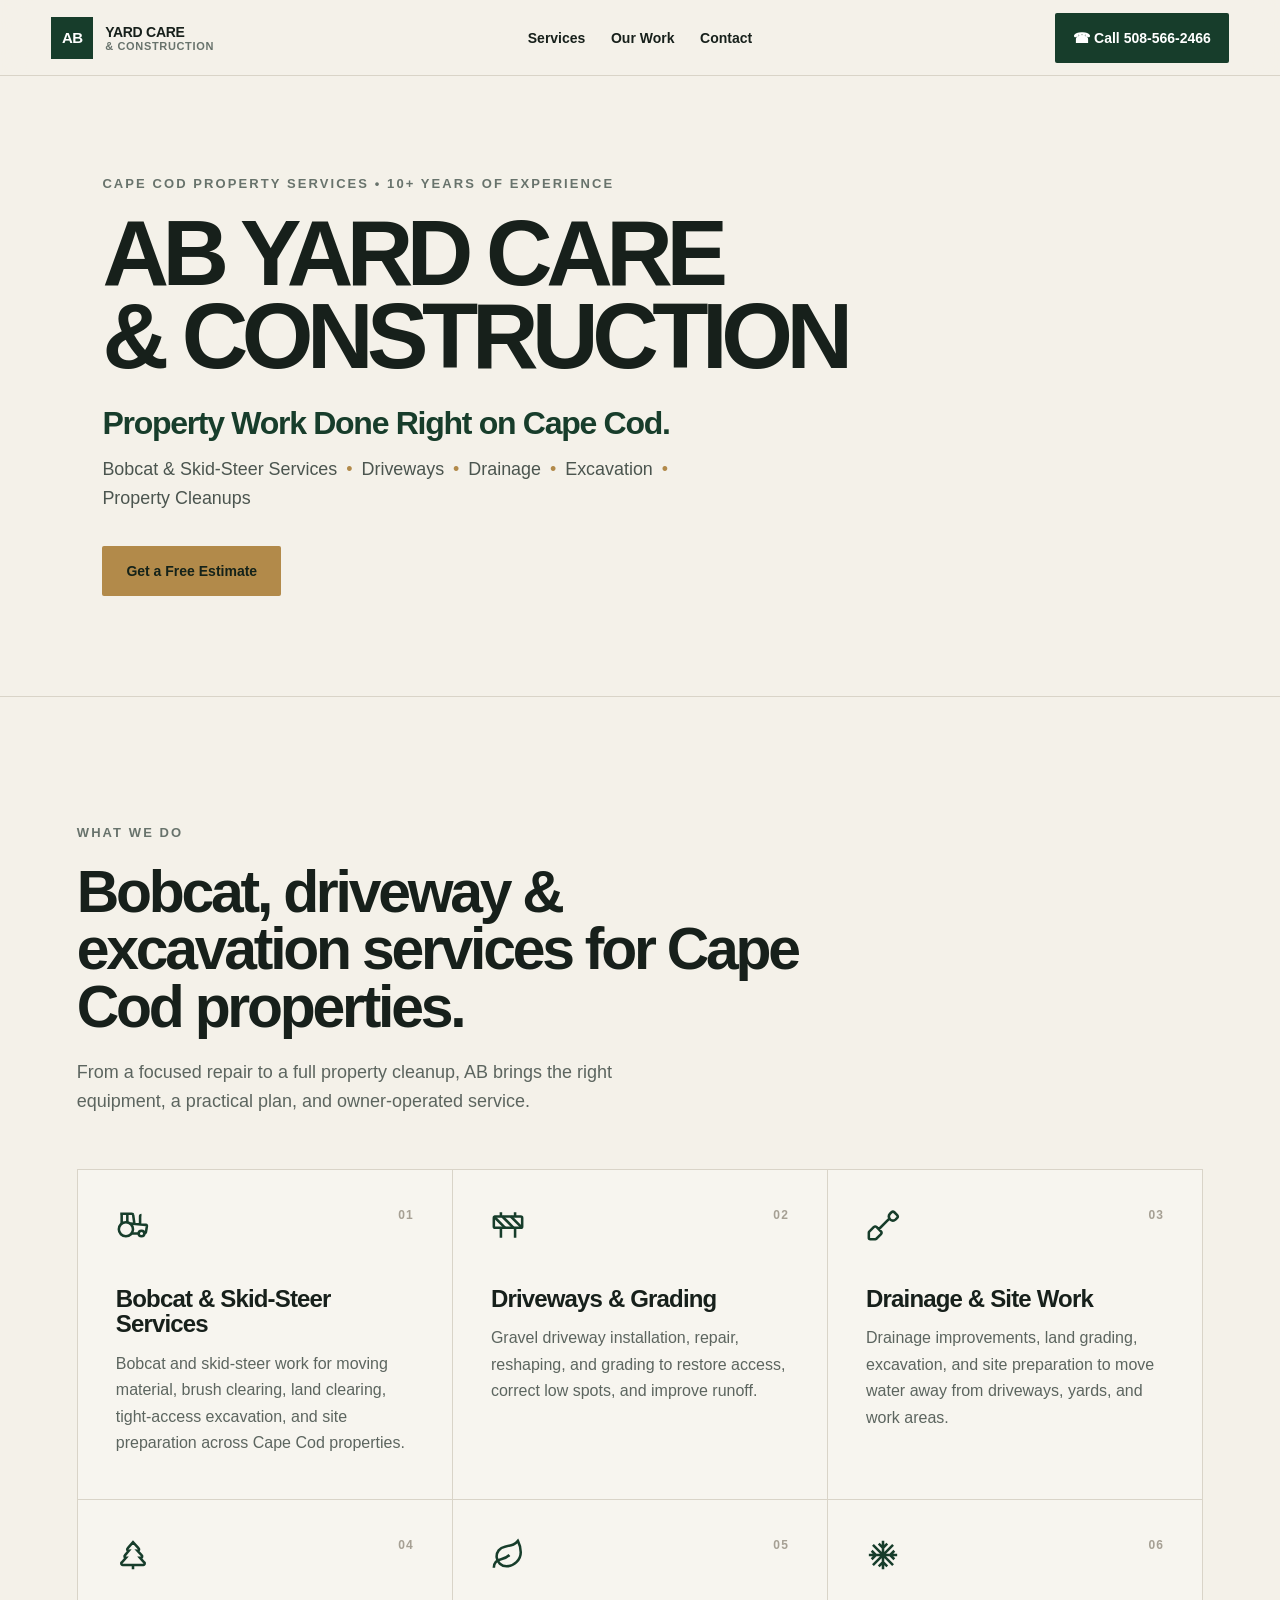
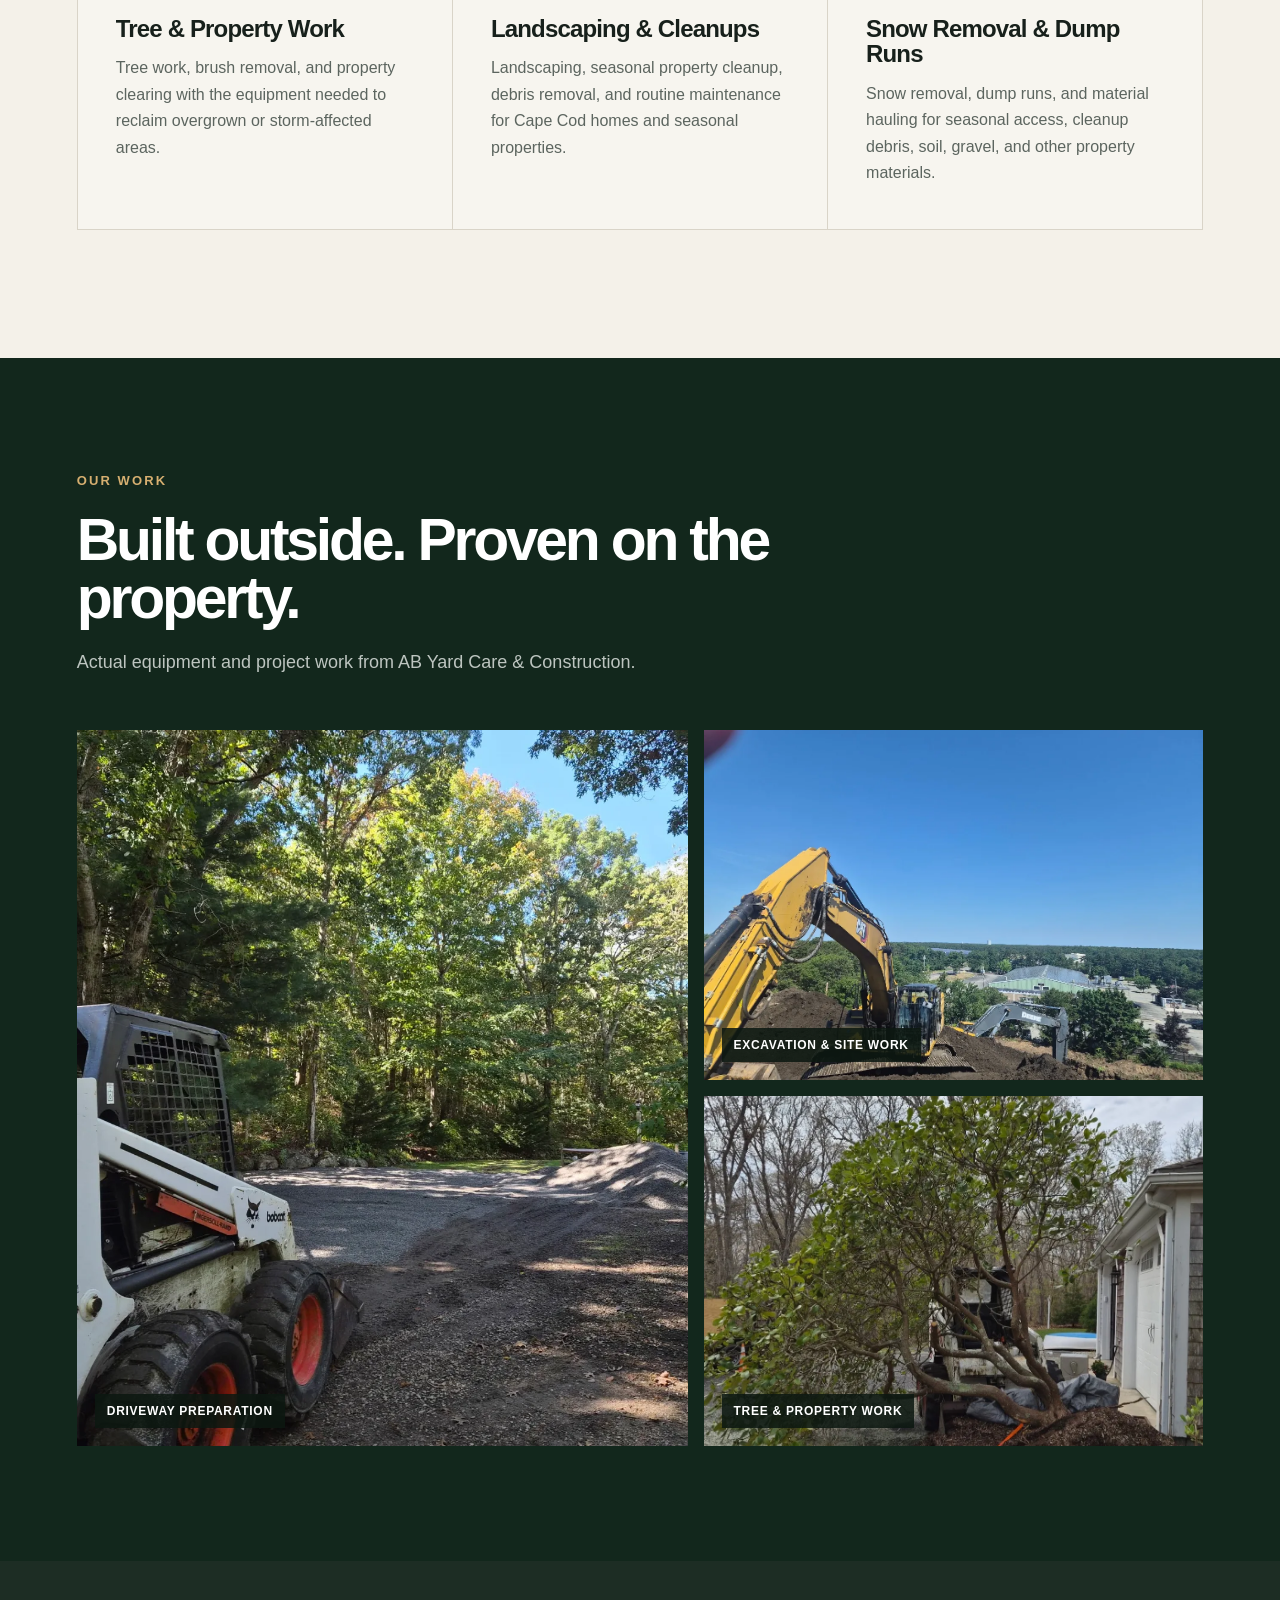
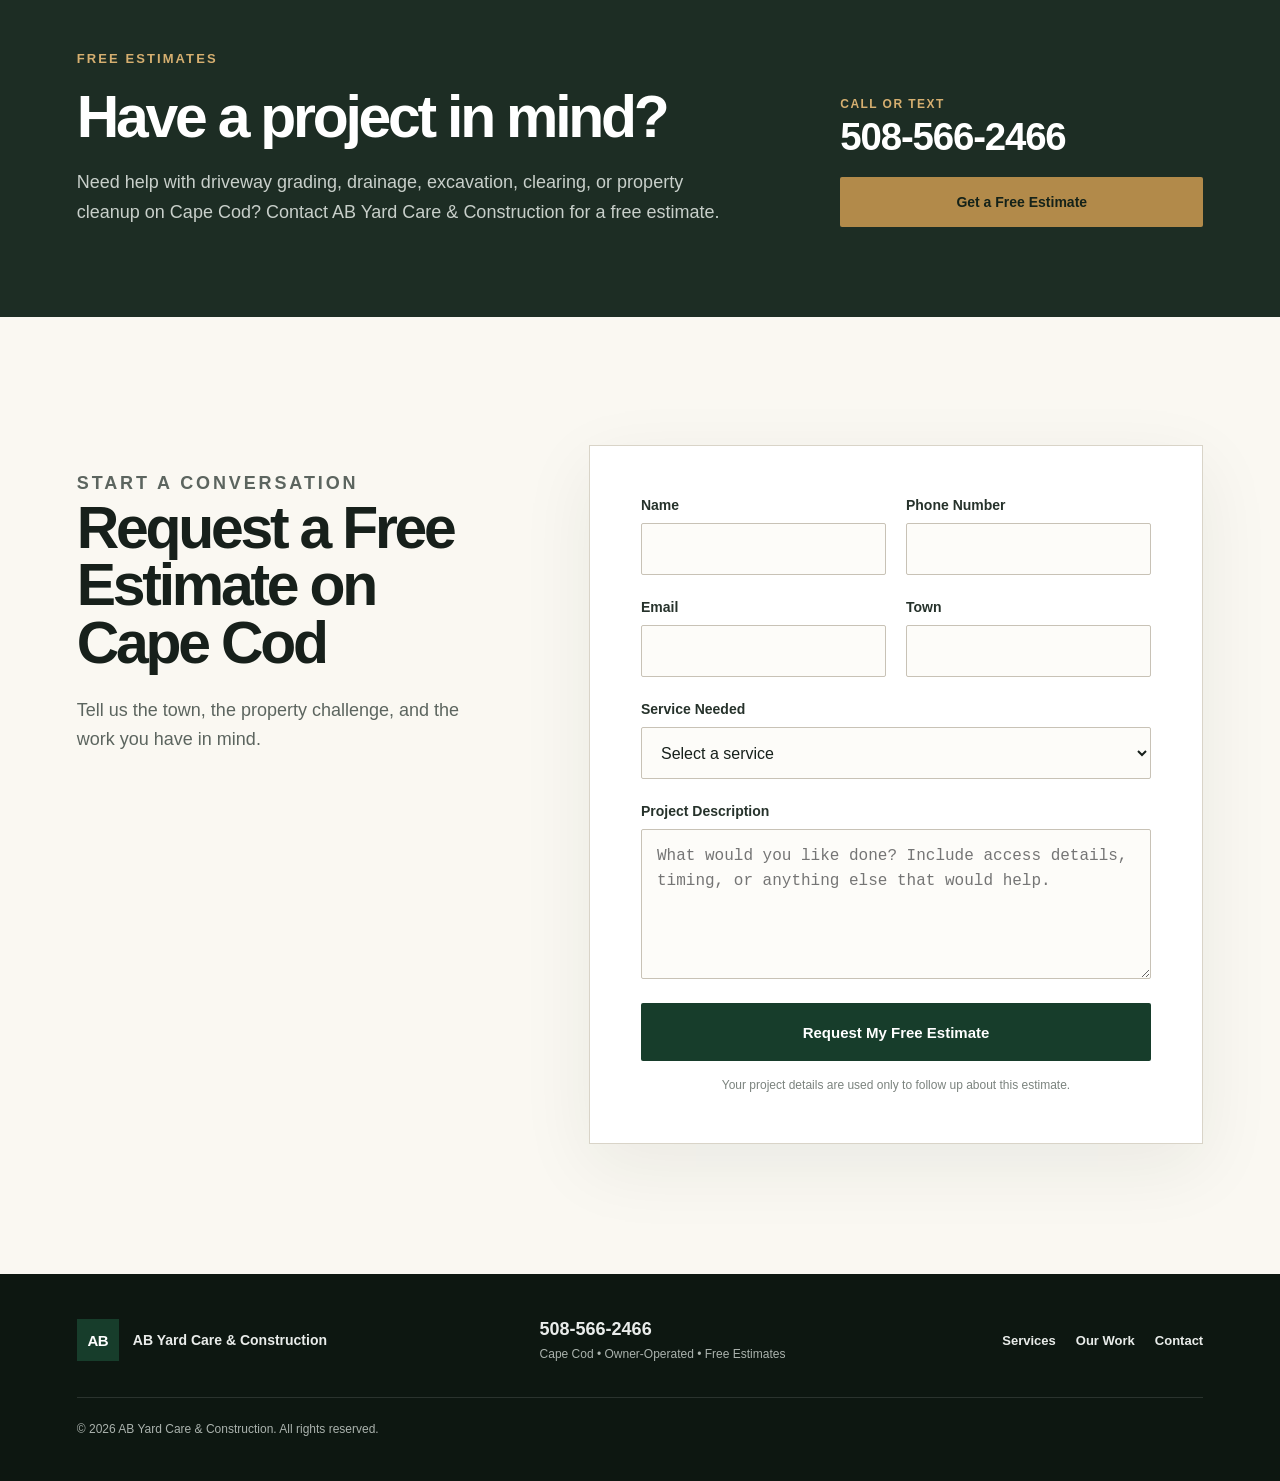
==== index.html @ 4bd3d4f8 "Add files via upload" ====
<!doctype html>
<html lang="en">
<head>
  <meta charset="utf-8">
  <meta name="viewport" content="width=device-width, initial-scale=1">
  <title>AB Yard Care &amp; Construction | Bobcat &amp; Driveway Services Cape Cod</title>
  <meta name="description" content="AB Yard Care & Construction provides Cape Cod Bobcat, driveway, grading, drainage and excavation services. Owner-operated, 10+ years. Free estimates.">
  <meta name="robots" content="index, follow">
  <link rel="canonical" href="https://qforman-dev.github.io/AB-Yardwork/">
  <link rel="icon" href="favicon.png" type="image/png">
  <link rel="stylesheet" href="styles.css">
  <meta property="og:type" content="website">
  <meta property="og:title" content="AB Yard Care & Construction | Bobcat & Driveway Services Cape Cod">
  <meta property="og:description" content="Cape Cod Bobcat, driveway, grading, drainage and excavation services. Owner-operated, 10+ years. Free estimates.">
  <meta property="og:url" content="https://qforman-dev.github.io/AB-Yardwork/">
  <meta property="og:image" content="https://qforman-dev.github.io/AB-Yardwork/assets/cape-cod-bobcat-gravel-driveway.webp">
  <script src="app.js" defer></script>
</head>
<body>
<main>
  <header class="site-header">
    <a class="brand" href="#top" aria-label="AB Yard Care & Construction home"><span class="brand-mark">AB</span><span>Yard Care <b>&amp; Construction</b></span></a>
    <nav aria-label="Primary navigation"><a href="#services">Services</a><a href="#work">Our Work</a><a href="#contact">Contact</a></nav>
    <a class="button header-call" href="tel:+15085662466">☎ Call 508-566-2466</a>
  </header>

  <section class="hero" id="top">
    <div class="hero-copy">
      <p class="eyebrow">Cape Cod property services • 10+ years of experience</p>
      <h1>AB Yard Care<br>&amp; Construction</h1>
      <h2>Property Work Done Right on Cape Cod.</h2>
      <p class="hero-services">Bobcat &amp; Skid-Steer Services <span>•</span> Driveways <span>•</span> Drainage <span>•</span> Excavation <span>•</span> Property Cleanups</p>
      <div class="hero-actions"><a class="button button-gold" href="#contact">Get a Free Estimate</a></div>
    </div>
  </section>

  <section class="section services-section" id="services">
    <div class="section-heading">
      <p class="eyebrow">What we do</p>
      <h2>Bobcat, driveway &amp; excavation services for Cape Cod properties.</h2>
      <p>From a focused repair to a full property cleanup, AB brings the right equipment, a practical plan, and owner-operated service.</p>
    </div>
    <div class="service-grid">
      <article class="service-card"><div class="service-number">01</div><svg viewBox="0 0 24 24" fill="none" stroke="currentColor" stroke-width="2" aria-hidden="true"><path d="m10 11 11 .9a1 1 0 0 1 .8 1.1l-.7 4.2a1 1 0 0 1-1 .8H20M16 18h-5M18 5a1 1 0 0 0-1 1v5.6M3 4h8.1a1 1 0 0 1 1 .9l.9 6.3M4 11V4M8 10V4"/><circle cx="18" cy="18" r="2"/><circle cx="7" cy="15" r="5"/></svg><h3>Bobcat &amp; Skid-Steer Services</h3><p>Bobcat and skid-steer work for moving material, brush clearing, land clearing, tight-access excavation, and site preparation across Cape Cod properties.</p></article>
      <article class="service-card"><div class="service-number">02</div><svg viewBox="0 0 24 24" fill="none" stroke="currentColor" stroke-width="2" aria-hidden="true"><rect x="2" y="6" width="20" height="8" rx="1"/><path d="M17 14v7M7 14v7M17 3v3M7 3v3M10 14 2 6M14 6l8 8M8 6l8 8"/></svg><h3>Driveways &amp; Grading</h3><p>Gravel driveway installation, repair, reshaping, and grading to restore access, correct low spots, and improve runoff.</p></article>
      <article class="service-card"><div class="service-number">03</div><svg viewBox="0 0 24 24" fill="none" stroke="currentColor" stroke-width="2" aria-hidden="true"><path d="m20 3 2 2a1.5 1.5 0 0 1 0 2l-1 1a3 3 0 0 1-4 0 3 3 0 0 1 0-4l1-1a1.5 1.5 0 0 1 2 0ZM3 22a1 1 0 0 1-1-1v-3.6a1 1 0 0 1 .3-.7l3.3-3.3a1.2 1.2 0 0 1 1.8 0l3.2 3.2a1.2 1.2 0 0 1 0 1.8l-3.3 3.3a1 1 0 0 1-.7.3ZM9 15l8-8"/></svg><h3>Drainage &amp; Site Work</h3><p>Drainage improvements, land grading, excavation, and site preparation to move water away from driveways, yards, and work areas.</p></article>
      <article class="service-card"><div class="service-number">04</div><svg viewBox="0 0 24 24" fill="none" stroke="currentColor" stroke-width="2" aria-hidden="true"><path d="m17 14 3 3.3a1 1 0 0 1-.7 1.7H4.7a1 1 0 0 1-.7-1.7L7 14a1 1 0 0 1-.7-1.7L9 9a1 1 0 0 1-.8-1.7L12 3l4 4.3a1 1 0 0 1-.8 1.7l3 3.3a1 1 0 0 1-.7 1.7H17ZM12 22v-3"/></svg><h3>Tree &amp; Property Work</h3><p>Tree work, brush removal, and property clearing with the equipment needed to reclaim overgrown or storm-affected areas.</p></article>
      <article class="service-card"><div class="service-number">05</div><svg viewBox="0 0 24 24" fill="none" stroke="currentColor" stroke-width="2" aria-hidden="true"><path d="M11 20A7 7 0 0 1 9.8 6.1C15.5 5 17 4.5 19 2c1 2 2 4.2 2 8 0 5.5-4.8 10-10 10ZM2 21c0-3 1.9-5.4 5.1-6C9.5 14.5 12 13 13 12"/></svg><h3>Landscaping &amp; Cleanups</h3><p>Landscaping, seasonal property cleanup, debris removal, and routine maintenance for Cape Cod homes and seasonal properties.</p></article>
      <article class="service-card"><div class="service-number">06</div><svg viewBox="0 0 24 24" fill="none" stroke="currentColor" stroke-width="2" aria-hidden="true"><path d="M12 2v20M2 12h20M4.9 4.9l14.2 14.2M19.1 4.9 4.9 19.1M9 4l3 3 3-3M9 20l3-3 3 3M4 9l3 3-3 3M20 9l-3 3 3 3"/></svg><h3>Snow Removal &amp; Dump Runs</h3><p>Snow removal, dump runs, and material hauling for seasonal access, cleanup debris, soil, gravel, and other property materials.</p></article>
    </div>
  </section>

  <section class="work-section" id="work">
    <div class="section-heading section-heading-light"><p class="eyebrow">Our work</p><h2>Built outside. Proven on the property.</h2><p>Actual equipment and project work from AB Yard Care &amp; Construction.</p></div>
    <div class="project-grid">
      <figure class="project project-1"><img src="assets/cape-cod-bobcat-gravel-driveway.webp" width="1600" height="1200" alt="AB Yard Care Bobcat grading a gravel driveway on Cape Cod" loading="lazy"><figcaption>Driveway preparation</figcaption></figure>
      <figure class="project project-2"><img src="assets/cape-cod-excavation-site-work.webp" width="1179" height="890" alt="Excavators completing site work and land grading on Cape Cod" loading="lazy"><figcaption>Excavation &amp; site work</figcaption></figure>
      <figure class="project project-3"><img src="assets/cape-cod-tree-property-work.webp" width="1089" height="1450" alt="Tree and root ball removal at a Cape Cod residential property" loading="lazy"><figcaption>Tree &amp; property work</figcaption></figure>
    </div>
  </section>

  <section class="cta-section"><div><p class="eyebrow">Free estimates</p><h2>Have a project in mind?</h2><p>Need help with driveway grading, drainage, excavation, clearing, or property cleanup on Cape Cod? Contact AB Yard Care &amp; Construction for a free estimate.</p></div><div class="cta-actions"><a class="cta-phone" href="tel:+15085662466"><span>Call or Text</span>508-566-2466</a><a class="button button-gold" href="#contact">Get a Free Estimate</a></div></section>

  <section class="contact-section" id="contact">
    <aside class="contact-aside"><p class="eyebrow">Start a conversation</p><h2>Request a Free Estimate on Cape Cod</h2><p>Tell us the town, the property challenge, and the work you have in mind.</p></aside>
    <form id="estimate-form" class="estimate-form" action="https://formspree.io/f/meaeqwyz" method="POST">
      <div class="form-row"><label>Name<input name="name" autocomplete="name" required maxlength="100"></label><label>Phone Number<input name="phone" type="tel" autocomplete="tel" required maxlength="30"></label></div>
      <div class="form-row"><label>Email<input name="email" type="email" autocomplete="email" maxlength="160"></label><label>Town<input name="propertyAddress" autocomplete="address-level2" required maxlength="200"></label></div>
      <label>Service Needed<select class="form-select" name="serviceNeeded" required><option value="" disabled selected>Select a service</option><option>Bobcat &amp; Skid-Steer Services</option><option>Driveways &amp; Grading</option><option>Drainage &amp; Site Work</option><option>Tree &amp; Property Work</option><option>Landscaping &amp; Cleanups</option><option>Snow Removal &amp; Dump Runs</option><option>Other / Not Sure</option></select></label>
      <label>Project Description<textarea name="projectDescription" required maxlength="2000" rows="6" placeholder="What would you like done? Include access details, timing, or anything else that would help."></textarea></label>
      <label class="honeypot" aria-hidden="true">Website<input name="_gotcha" tabindex="-1" autocomplete="off"></label>
      <button class="button submit-button" type="submit">Request My Free Estimate</button>
      <p id="form-message" class="form-message" role="status" hidden></p>
      <p class="privacy-note">Your project details are used only to follow up about this estimate.</p>
    </form>
  </section>

  <footer><div class="footer-brand"><span class="brand-mark">AB</span><span>AB Yard Care &amp; Construction</span></div><div><a href="tel:+15085662466">508-566-2466</a><span>Cape Cod • Owner-Operated • Free Estimates</span></div><nav aria-label="Footer navigation"><a href="#services">Services</a><a href="#work">Our Work</a><a href="#contact">Contact</a></nav><small>© 2026 AB Yard Care &amp; Construction. All rights reserved.</small></footer>
</main>
<script type="application/ld+json">{"@context":"https://schema.org","@type":["LocalBusiness","HomeAndConstructionBusiness"],"name":"AB Yard Care & Construction","telephone":"+1-508-566-2466","url":"https://qforman-dev.github.io/AB-Yardwork/","areaServed":{"@type":"Place","name":"Cape Cod, Massachusetts"},"description":"Owner-operated Cape Cod property services company with more than 10 years of experience in Bobcat and skid-steer services, driveway grading, drainage, excavation, site work, clearing, landscaping, property cleanup, hauling, and snow removal."}</script>
</body>
</html>
---- styles.css ----
:root {
  --background: #f4f1e9;
  --foreground: #17201b;
  --card: #faf8f2;
  --card-foreground: #17201b;
  --popover: #ffffff;
  --popover-foreground: #17201b;
  --primary: #173d2b;
  --primary-foreground: #ffffff;
  --secondary: #e7e2d6;
  --secondary-foreground: #17201b;
  --muted: #e7e2d6;
  --muted-foreground: #68736c;
  --accent: #b28a4a;
  --accent-foreground: #142219;
  --destructive: #a2372d;
  --border: #d9d4c8;
  --input: #bdb7aa;
  --ring: #51705f;
  --radius: .25rem;
  --content-gutter: max(6vw, calc((100vw - 1440px) / 2));
  --header-gutter: max(4vw, calc((100vw - 1440px) / 2));
}

* { box-sizing: border-box; }
html { scroll-behavior: smooth; scroll-padding-top: 76px; }
body { margin: 0; background: var(--background); color: var(--foreground); font-family: Arial, Helvetica, sans-serif; }
body, button, input, textarea, select { font-size: 16px; }
img { display: block; max-width: 100%; }
a { color: inherit; text-decoration: none; }
button, a, input, textarea, [role="radio"], [role="combobox"] { -webkit-tap-highlight-color: transparent; }
:focus-visible { outline: 3px solid rgba(178, 138, 74, .75); outline-offset: 3px; }

.site-header {
  position: sticky; top: 0; z-index: 50; min-height: 76px; padding: 0 var(--header-gutter);
  display: grid; grid-template-columns: minmax(180px, 1fr) auto minmax(180px, 1fr); align-items: center; gap: clamp(14px, 2vw, 28px);
  background: rgba(244, 241, 233, .96); border-bottom: 1px solid var(--border); backdrop-filter: blur(14px);
}
.brand { display: inline-flex; align-items: center; gap: 12px; font-size: 14px; font-weight: 900; letter-spacing: -.02em; text-transform: uppercase; }
.brand b { display: block; font-size: 11px; letter-spacing: .06em; color: #68736c; }
.brand-mark { flex: 0 0 auto; width: 42px; height: 42px; display: grid; place-items: center; background: var(--primary); color: white; font-size: 15px; font-weight: 900; letter-spacing: -.04em; }
.site-header nav { display: flex; gap: clamp(14px, 2vw, 28px); font-size: 14px; font-weight: 800; white-space: nowrap; }
.site-header nav a:hover, .site-header nav a:focus-visible { color: var(--primary); }
.button { min-height: 50px; display: inline-flex; align-items: center; justify-content: center; gap: 9px; padding: 0 24px; background: var(--primary); color: white; font-size: 14px; font-weight: 900; border: 0; border-radius: 2px; cursor: pointer; transition: transform .18s ease, background .18s ease; }
.button:hover { transform: translateY(-1px); background: #0d2e1e; }
.button:disabled { cursor: not-allowed; opacity: .6; transform: none; }
.header-call { justify-self: end; padding-inline: 18px; white-space: nowrap; }
.button-gold { background: var(--accent); color: #142219; }
.button-gold:hover { background: #c39a58; }

.hero { display: grid; grid-template-columns: 1fr; border-bottom: 1px solid var(--border); }
.hero-copy { min-height: 620px; display: flex; flex-direction: column; justify-content: center; align-items: flex-start; width: min(1280px, 100%); margin: 0 auto; padding: clamp(72px, 7vw, 104px) clamp(28px, 8vw, 128px); }
.eyebrow { margin: 0 0 22px; color: #68736c; font-size: 13px; font-weight: 900; letter-spacing: .16em; line-height: 1.2; text-transform: uppercase; }
h1 { margin: 0; max-width: 1060px; font-family: "Arial Narrow", Arial, Helvetica, sans-serif; font-size: clamp(62px, 7.2vw, 104px); font-stretch: condensed; line-height: .9; letter-spacing: -.07em; text-transform: uppercase; }
.hero h2 { margin: 28px 0 14px; color: var(--primary); font-size: clamp(25px, 2.5vw, 40px); line-height: 1.05; letter-spacing: -.04em; }
.hero-services { max-width: 620px; margin: 0; color: #4b554f; font-size: clamp(16px, 1.4vw, 20px); line-height: 1.6; }
.hero-services span { color: var(--accent); padding: 0 4px; }
.hero-actions { display: flex; align-items: center; gap: 24px; margin-top: 34px; }
.section { padding: clamp(84px, 10vw, 150px) var(--content-gutter); }
.section-heading { max-width: 760px; margin-bottom: 52px; }
.section-heading h2, .cta-section h2, .contact-aside h2 { margin: 0; font-size: clamp(38px, 4.6vw, 68px); line-height: .98; letter-spacing: -.055em; }
.section-heading > p:last-child { max-width: 620px; margin: 22px 0 0; color: #5c655f; font-size: 18px; line-height: 1.65; }
.service-grid { display: grid; grid-template-columns: repeat(3, 1fr); border-top: 1px solid var(--border); border-left: 1px solid var(--border); }
.service-card { position: relative; min-height: 330px; padding: 38px; border-right: 1px solid var(--border); border-bottom: 1px solid var(--border); background: rgba(255,255,255,.26); }
.service-card > svg { width: 34px; height: 34px; color: var(--primary); stroke-width: 1.8; }
.service-card h3 { max-width: 300px; margin: 40px 0 14px; font-size: 24px; line-height: 1.06; letter-spacing: -.035em; }
.service-card p { max-width: 390px; margin: 0; color: #5c655f; line-height: 1.65; }
.service-number { position: absolute; top: 38px; right: 38px; color: #a6a094; font-size: 12px; font-weight: 900; letter-spacing: .1em; }

.work-section { padding: clamp(84px, 9vw, 140px) var(--content-gutter); background: #12271c; color: white; }
.section-heading-light .eyebrow { color: #d6af70; }
.section-heading-light > p:last-child { color: #bdc5c0; }
.project-grid { display: grid; grid-template-columns: 1.1fr .9fr; grid-template-rows: 350px 350px; gap: 16px; }
.project { position: relative; margin: 0; overflow: hidden; background: #27382f; }
.project-1 { grid-row: 1 / 3; }
.project-2 { grid-column: 2; }
.project img { width: 100%; height: 100%; object-fit: cover; transition: transform .5s ease; }
.project:hover img { transform: scale(1.015); }
.project-2 img { object-position: center 48%; }
.project-3 img { object-position: center 46%; }
.project figcaption { position: absolute; left: 18px; bottom: 18px; padding: 10px 12px; background: rgba(12, 24, 17, .86); color: white; font-size: 12px; font-weight: 900; letter-spacing: .06em; text-transform: uppercase; }

.cta-section { padding: clamp(64px, 7vw, 100px) var(--content-gutter); display: grid; grid-template-columns: 1.3fr .7fr; align-items: end; gap: 7vw; background: #1d2d24; color: white; }
.cta-section .eyebrow { color: #d6af70; }
.cta-section p:last-child { max-width: 720px; margin: 22px 0 0; color: #c8cfca; font-size: 18px; line-height: 1.65; }
.cta-actions { display: flex; flex-direction: column; align-items: stretch; gap: 18px; }
.cta-phone { display: flex; flex-direction: column; color: white; font-size: clamp(25px, 3vw, 40px); font-weight: 900; letter-spacing: -.03em; }
.cta-phone span { margin-bottom: 4px; color: #d6af70; font-size: 12px; letter-spacing: .12em; text-transform: uppercase; }

.contact-section { display: grid; grid-template-columns: minmax(320px, .8fr) minmax(560px, 1.2fr); gap: clamp(50px, 8vw, 130px); padding: clamp(84px, 10vw, 150px) var(--content-gutter) 130px; background: #faf8f2; }
.contact-aside { align-self: start; position: sticky; top: 120px; }
.contact-aside > p { margin: 24px 0 0; color: #5c655f; font-size: 18px; line-height: 1.65; }
.estimate-form { display: grid; gap: 24px; padding: clamp(28px, 4vw, 54px); background: white; border: 1px solid var(--border); box-shadow: 0 22px 70px rgba(24, 44, 32, .07); }
.form-row { display: grid; grid-template-columns: 1fr 1fr; gap: 20px; }
.estimate-form label, .estimate-form legend { display: grid; gap: 10px; color: #26322b; font-size: 14px; font-weight: 900; }
.estimate-form input:not([type="file"]), .estimate-form textarea, .form-select { width: 100%; height: 52px; border: 1px solid #c8c2b6; border-radius: 2px; background: #fdfcf9; padding: 0 15px; color: #17201b; box-shadow: none; }
.estimate-form textarea { min-height: 150px; padding-top: 14px; line-height: 1.55; resize: vertical; }
.estimate-form input:focus-visible, .estimate-form textarea:focus-visible, .form-select:focus-visible { border-color: #51705f; box-shadow: 0 0 0 3px rgba(81, 112, 95, .14); outline: none; }
.submit-button { min-height: 58px; width: 100%; font-size: 15px; }
.form-message { display: flex; align-items: center; gap: 10px; margin: 0; padding: 16px; font-weight: 800; line-height: 1.5; }
.form-message[hidden] { display: none; }
.form-message.success { background: #e5eee7; color: #173d2b; }
.form-message.error { background: #f7e7e4; color: #812e27; }
.privacy-note { margin: -7px 0 0; color: #7b837e; font-size: 12px; text-align: center; }
.honeypot { position: absolute !important; left: -9999px; }
.spin { animation: spin 1s linear infinite; }
@keyframes spin { to { transform: rotate(360deg); } }

footer { display: grid; grid-template-columns: 1fr 1fr auto; align-items: center; gap: 36px; padding: 45px var(--content-gutter); background: #0d1711; color: #e9ecea; }
.footer-brand { display: flex; align-items: center; gap: 14px; font-size: 14px; font-weight: 900; }
footer > div:nth-child(2) { display: flex; flex-direction: column; gap: 7px; }
footer > div:nth-child(2) a { font-size: 18px; font-weight: 900; }
footer > div:nth-child(2) span, footer small { color: #aab2ad; font-size: 12px; }
footer nav { display: flex; gap: 20px; font-size: 13px; font-weight: 800; }
footer small { grid-column: 1 / -1; padding-top: 24px; border-top: 1px solid rgba(255,255,255,.12); }

@media (max-width: 1100px) {
  .service-grid { grid-template-columns: repeat(2, 1fr); }
  .contact-section { grid-template-columns: 1fr 1.3fr; gap: 50px; }
  footer { grid-template-columns: 1fr 1fr; }
  footer nav { justify-self: end; }
}

@media (max-width: 780px) {
  html { scroll-padding-top: 68px; }
  .site-header { min-height: 68px; grid-template-columns: 1fr auto; }
  .site-header nav { display: none; }
  .hero-copy { min-height: 0; padding: 64px 24px 58px; }
  h1 { font-size: clamp(46px, 14vw, 78px); }
  .project-grid { grid-template-columns: 1fr 1fr; grid-template-rows: 440px 300px; }
  .project-1 { grid-column: 1 / 3; grid-row: auto; }
  .project-2 { grid-column: auto; }
  .cta-section { grid-template-columns: 1fr; align-items: start; }
  .cta-actions { max-width: 520px; }
  .contact-section { grid-template-columns: 1fr; }
  .contact-aside { position: static; }
}

@media (max-width: 580px) {
  .site-header { padding: 0 16px; }
  .brand > span:last-child { display: none; }
  .header-call { min-height: 44px; padding: 0 13px; font-size: 13px; }
  .hero-actions { width: 100%; }
  .hero-actions .button { width: 100%; }
  .section { padding-left: 20px; padding-right: 20px; }
  .section-heading { margin-bottom: 34px; }
  .service-grid { grid-template-columns: 1fr; }
  .service-card { min-height: 0; padding: 30px; }
  .service-card h3 { margin-top: 32px; }
  .work-section { padding-left: 20px; padding-right: 20px; }
  .project-grid { grid-template-columns: 1fr; grid-template-rows: repeat(3, 320px); }
  .project-1, .project-2 { grid-column: auto; }
  .cta-section { padding: 70px 22px; }
  .contact-section { padding: 80px 18px 100px; }
  .form-row { grid-template-columns: 1fr; }
  .estimate-form { padding: 26px 18px; }
  footer { grid-template-columns: 1fr; padding: 42px 22px; }
  footer nav { justify-self: start; flex-wrap: wrap; }
}

@media (prefers-reduced-motion: reduce) {
  html { scroll-behavior: auto; }
  *, *::before, *::after { animation-duration: .01ms !important; animation-iteration-count: 1 !important; transition-duration: .01ms !important; }
}
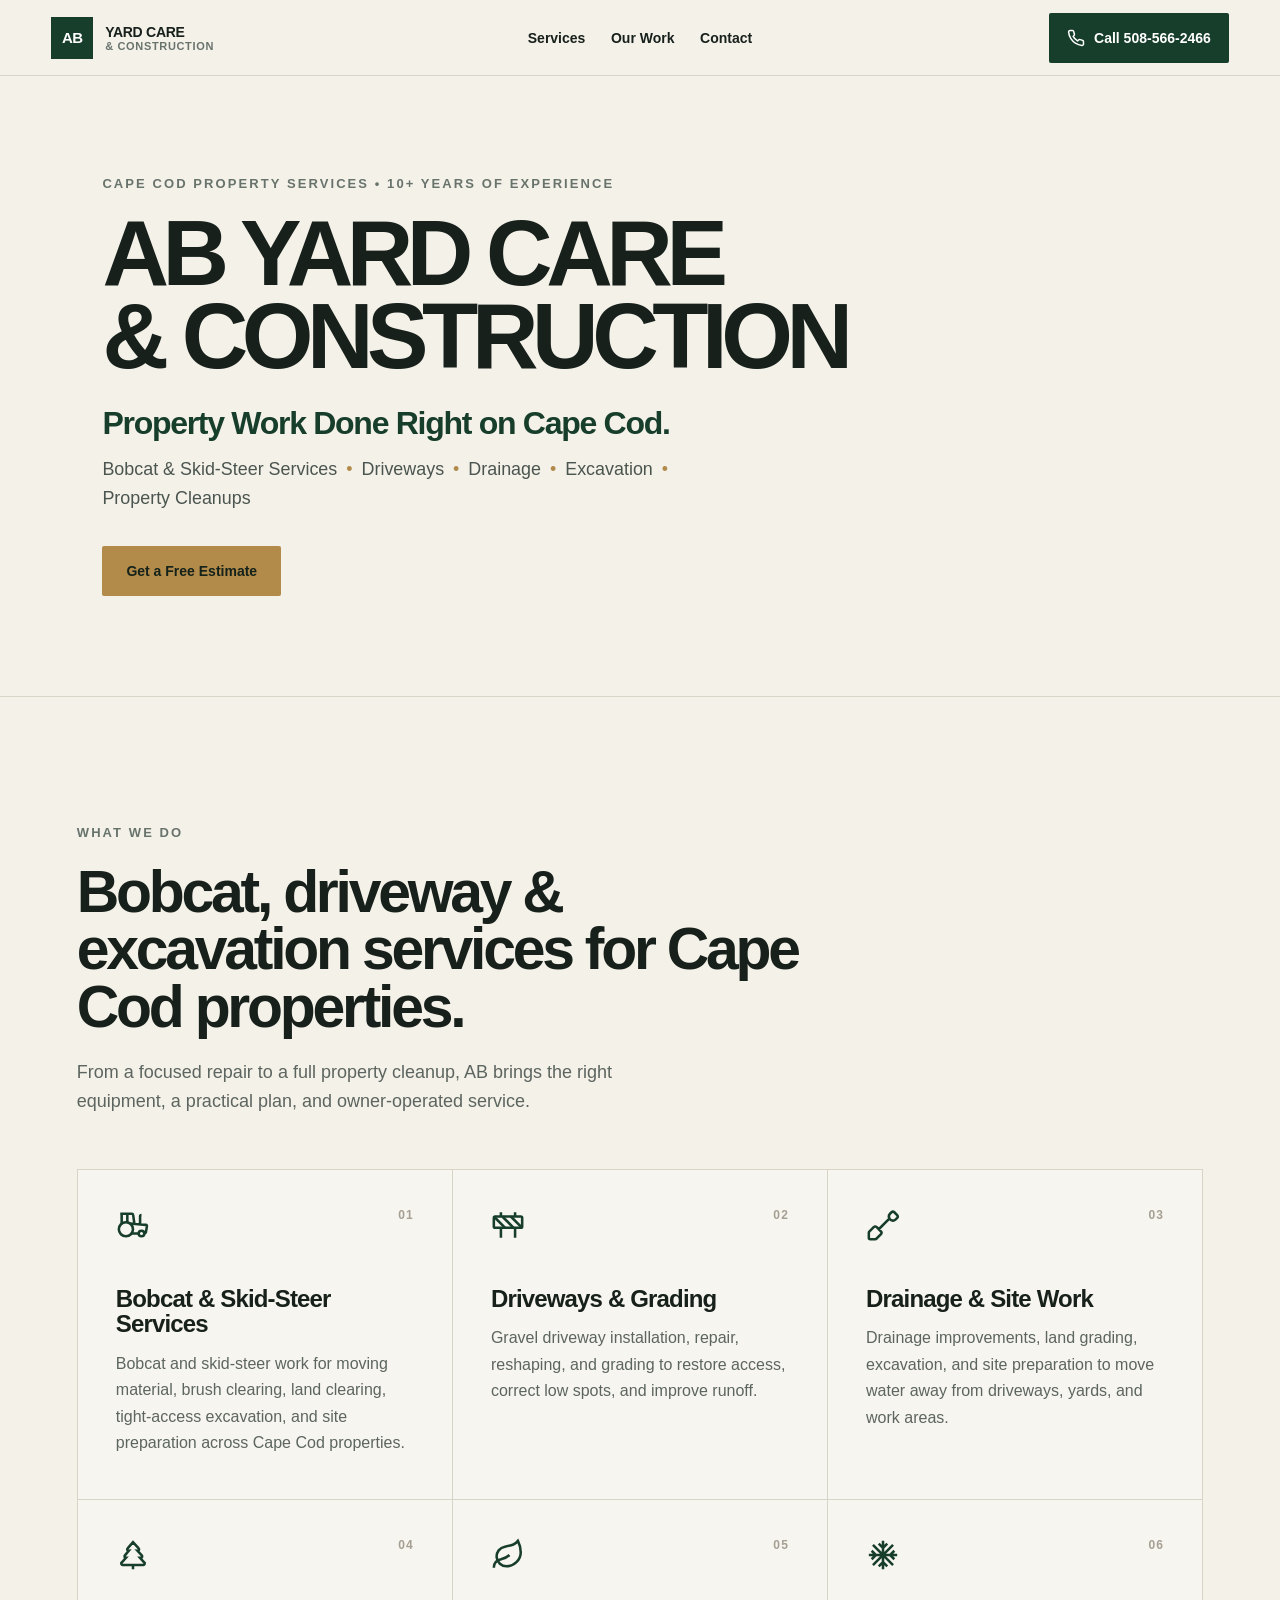
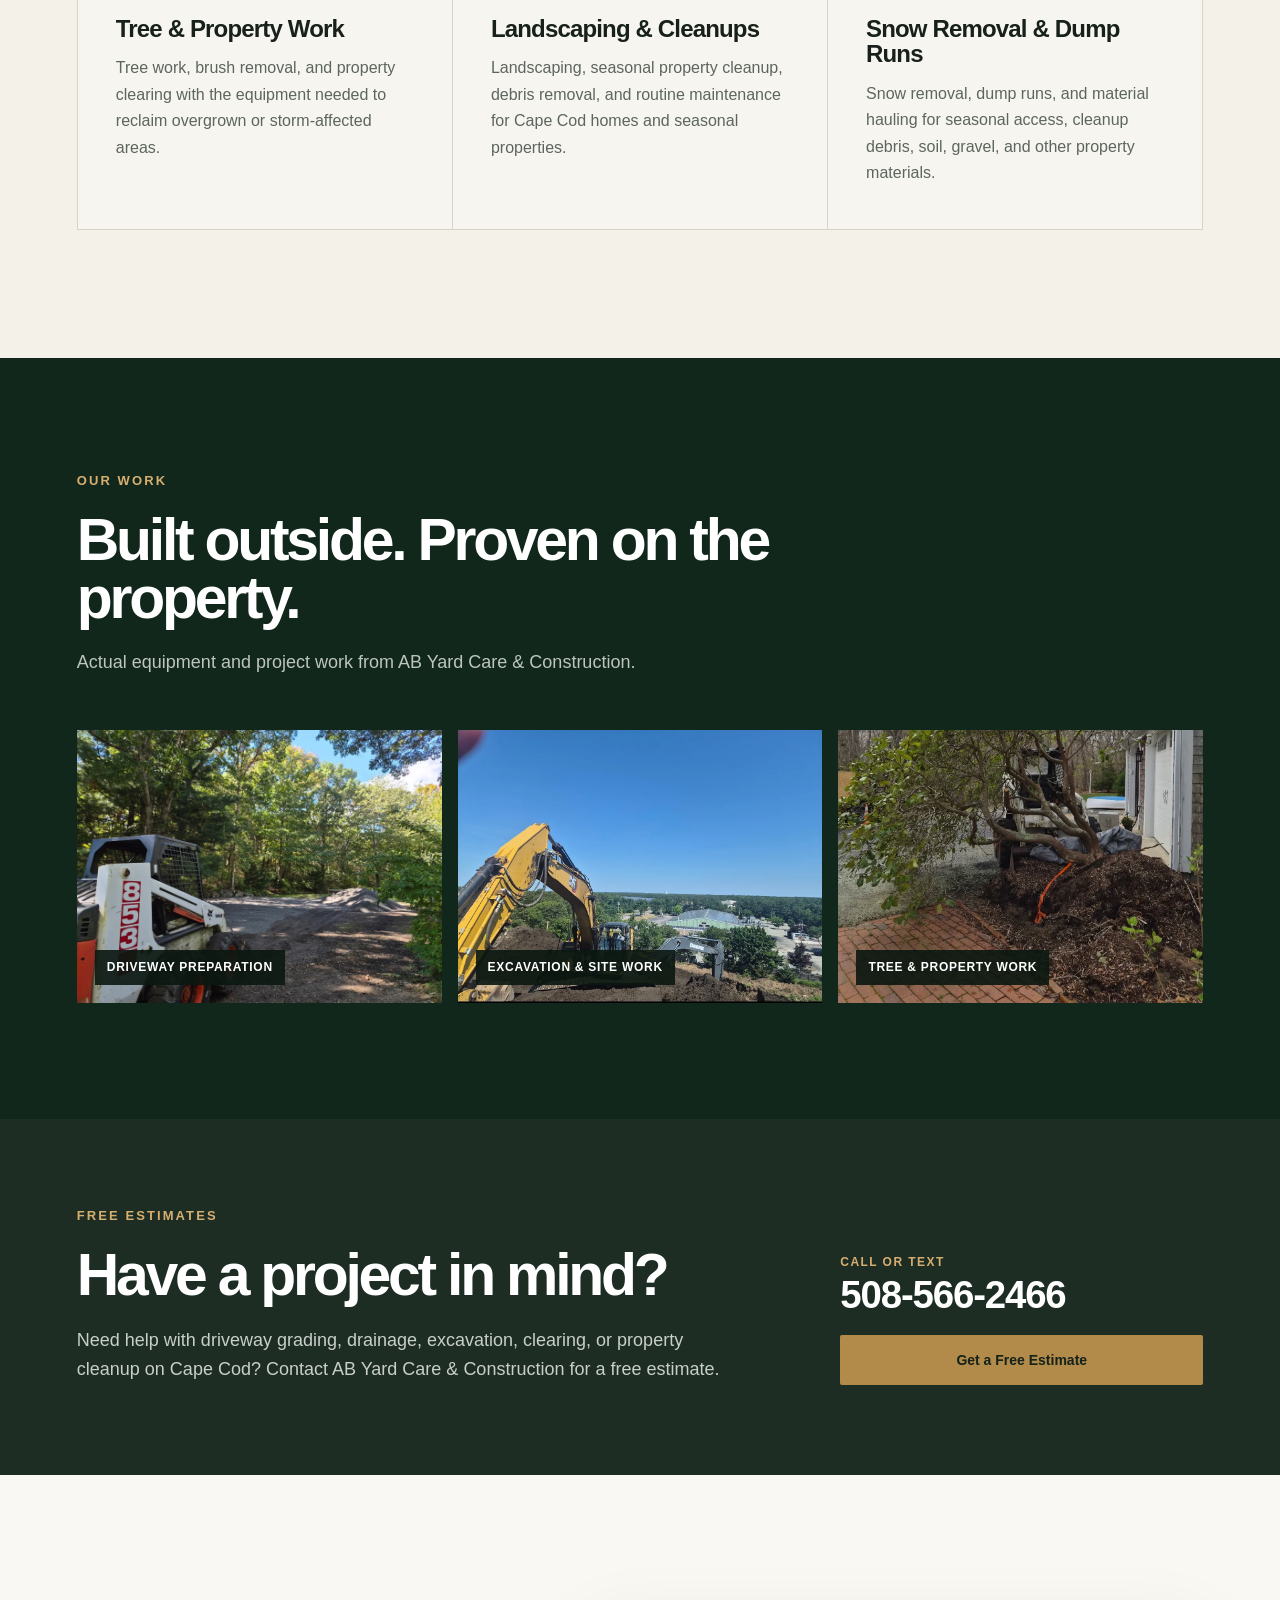
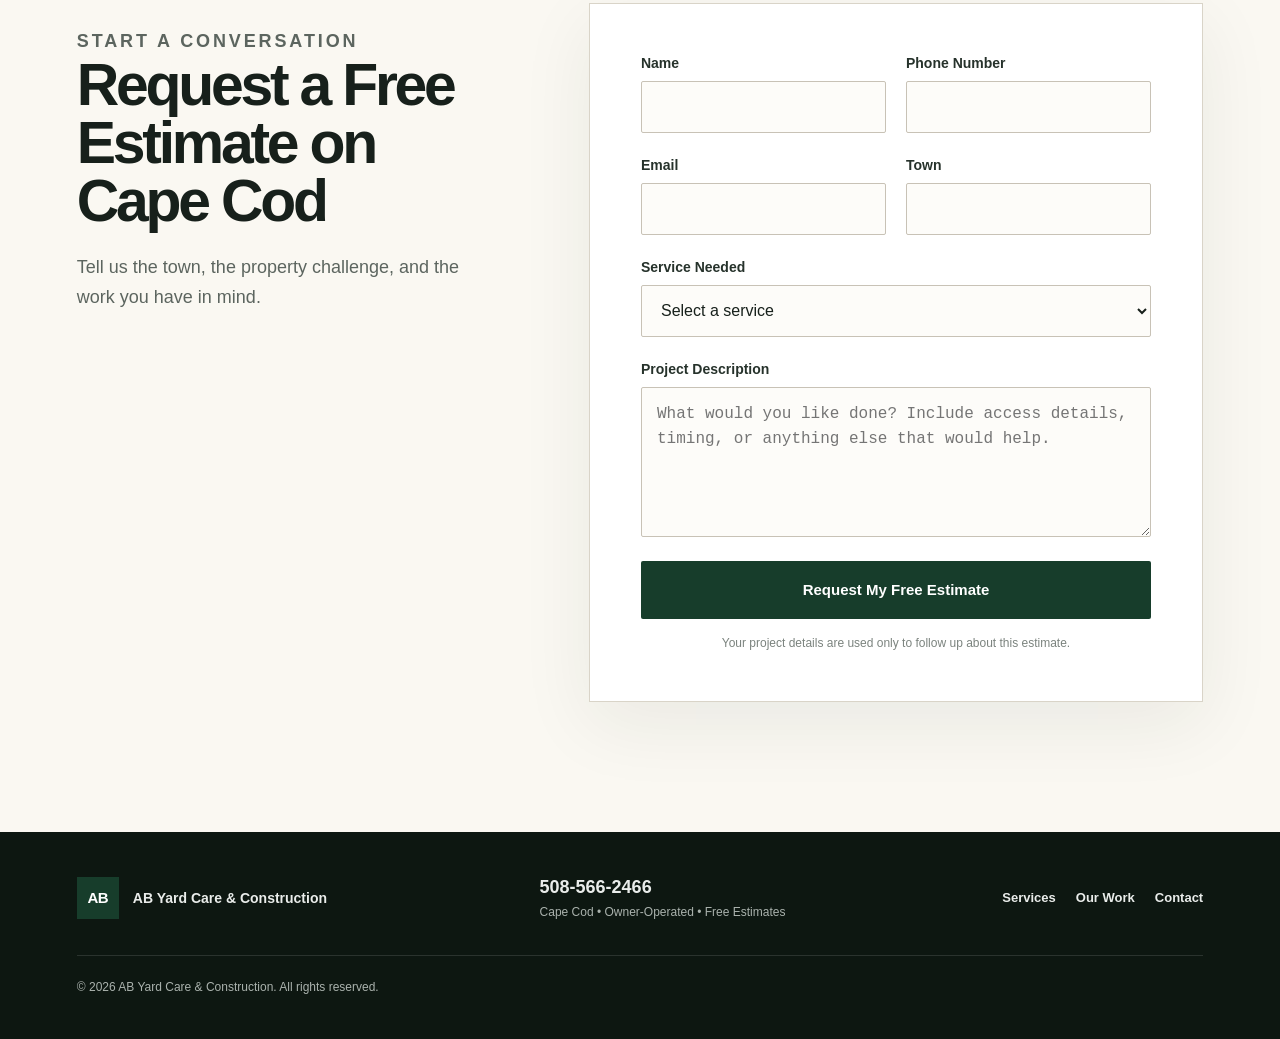
==== commit 19581eb9: "Add files via upload" ====
--- a/index.html
+++ b/index.html
@@ -2,26 +2,27 @@
 <html lang="en">
 <head>
   <meta charset="utf-8">
-  <meta name="viewport" content="width=device-width, initial-scale=1">
+  <meta name="viewport" content="width=device-width, initial-scale=1, viewport-fit=cover">
+  <meta name="build" content="2026-10-05-mobile-fix-2">
   <title>AB Yard Care &amp; Construction | Bobcat &amp; Driveway Services Cape Cod</title>
   <meta name="description" content="AB Yard Care & Construction provides Cape Cod Bobcat, driveway, grading, drainage and excavation services. Owner-operated, 10+ years. Free estimates.">
   <meta name="robots" content="index, follow">
-  <link rel="canonical" href="https://qforman-dev.github.io/AB-Yardwork/">
+  <link rel="canonical" href="https://qforman-dev.github.io/AB-Yardwork-Construction/">
   <link rel="icon" href="favicon.png" type="image/png">
-  <link rel="stylesheet" href="styles.css">
+  <link rel="stylesheet" href="styles.css?v=20261005-mobile-fix-2">
   <meta property="og:type" content="website">
   <meta property="og:title" content="AB Yard Care & Construction | Bobcat & Driveway Services Cape Cod">
   <meta property="og:description" content="Cape Cod Bobcat, driveway, grading, drainage and excavation services. Owner-operated, 10+ years. Free estimates.">
-  <meta property="og:url" content="https://qforman-dev.github.io/AB-Yardwork/">
-  <meta property="og:image" content="https://qforman-dev.github.io/AB-Yardwork/assets/cape-cod-bobcat-gravel-driveway.webp">
-  <script src="app.js" defer></script>
+  <meta property="og:url" content="https://qforman-dev.github.io/AB-Yardwork-Construction/">
+  <meta property="og:image" content="https://qforman-dev.github.io/AB-Yardwork-Construction/assets/cape-cod-bobcat-gravel-driveway.webp">
+  <script src="app.js?v=20261005-mobile-fix-2" defer></script>
 </head>
 <body>
 <main>
   <header class="site-header">
     <a class="brand" href="#top" aria-label="AB Yard Care & Construction home"><span class="brand-mark">AB</span><span>Yard Care <b>&amp; Construction</b></span></a>
     <nav aria-label="Primary navigation"><a href="#services">Services</a><a href="#work">Our Work</a><a href="#contact">Contact</a></nav>
-    <a class="button header-call" href="tel:+15085662466">☎ Call 508-566-2466</a>
+    <a class="button header-call" href="tel:+15085662466"><svg class="phone-icon" viewBox="0 0 24 24" fill="none" stroke="currentColor" stroke-width="2" stroke-linecap="round" stroke-linejoin="round" aria-hidden="true"><path d="M22 16.92v3a2 2 0 0 1-2.18 2 19.79 19.79 0 0 1-8.63-3.07 19.5 19.5 0 0 1-6-6A19.79 19.79 0 0 1 2.12 4.18 2 2 0 0 1 4.11 2h3a2 2 0 0 1 2 1.72c.13.96.36 1.9.69 2.8a2 2 0 0 1-.45 2.11L8.09 9.91a16 16 0 0 0 6 6l1.27-1.27a2 2 0 0 1 2.11-.45c.91.33 1.85.56 2.81.69A2 2 0 0 1 22 16.92Z"/></svg><span>Call 508-566-2466</span></a>
   </header>
 
   <section class="hero" id="top">
@@ -77,6 +78,6 @@
 
   <footer><div class="footer-brand"><span class="brand-mark">AB</span><span>AB Yard Care &amp; Construction</span></div><div><a href="tel:+15085662466">508-566-2466</a><span>Cape Cod • Owner-Operated • Free Estimates</span></div><nav aria-label="Footer navigation"><a href="#services">Services</a><a href="#work">Our Work</a><a href="#contact">Contact</a></nav><small>© 2026 AB Yard Care &amp; Construction. All rights reserved.</small></footer>
 </main>
-<script type="application/ld+json">{"@context":"https://schema.org","@type":["LocalBusiness","HomeAndConstructionBusiness"],"name":"AB Yard Care & Construction","telephone":"+1-508-566-2466","url":"https://qforman-dev.github.io/AB-Yardwork/","areaServed":{"@type":"Place","name":"Cape Cod, Massachusetts"},"description":"Owner-operated Cape Cod property services company with more than 10 years of experience in Bobcat and skid-steer services, driveway grading, drainage, excavation, site work, clearing, landscaping, property cleanup, hauling, and snow removal."}</script>
+<script type="application/ld+json">{"@context":"https://schema.org","@type":["LocalBusiness","HomeAndConstructionBusiness"],"name":"AB Yard Care & Construction","telephone":"+1-508-566-2466","url":"https://qforman-dev.github.io/AB-Yardwork-Construction/","areaServed":{"@type":"Place","name":"Cape Cod, Massachusetts"},"description":"Owner-operated Cape Cod property services company with more than 10 years of experience in Bobcat and skid-steer services, driveway grading, drainage, excavation, site work, clearing, landscaping, property cleanup, hauling, and snow removal."}</script>
 </body>
 </html>
--- a/styles.css
+++ b/styles.css
@@ -20,11 +20,13 @@
   --radius: .25rem;
   --content-gutter: max(6vw, calc((100vw - 1440px) / 2));
   --header-gutter: max(4vw, calc((100vw - 1440px) / 2));
+  --mobile-gutter: 22px;
 }
 
 * { box-sizing: border-box; }
-html { scroll-behavior: smooth; scroll-padding-top: 76px; }
-body { margin: 0; background: var(--background); color: var(--foreground); font-family: Arial, Helvetica, sans-serif; }
+html { width: 100%; min-width: 0; max-width: 100%; overflow-x: hidden; overflow-x: clip; scroll-behavior: smooth; scroll-padding-top: 76px; }
+body { width: 100%; min-width: 0; max-width: 100%; margin: 0; overflow-x: hidden; overflow-x: clip; background: var(--background); color: var(--foreground); font-family: Arial, Helvetica, sans-serif; }
+main, section, footer { width: 100%; min-width: 0; max-width: 100%; }
 body, button, input, textarea, select { font-size: 16px; }
 img { display: block; max-width: 100%; }
 a { color: inherit; text-decoration: none; }
@@ -32,9 +34,9 @@
 :focus-visible { outline: 3px solid rgba(178, 138, 74, .75); outline-offset: 3px; }
 
 .site-header {
-  position: sticky; top: 0; z-index: 50; min-height: 76px; padding: 0 var(--header-gutter);
+  position: sticky; top: 0; z-index: 1000; width: 100%; max-width: 100%; min-height: 76px; padding: 0 var(--header-gutter);
   display: grid; grid-template-columns: minmax(180px, 1fr) auto minmax(180px, 1fr); align-items: center; gap: clamp(14px, 2vw, 28px);
-  background: rgba(244, 241, 233, .96); border-bottom: 1px solid var(--border); backdrop-filter: blur(14px);
+  background: var(--background); border-bottom: 1px solid var(--border);
 }
 .brand { display: inline-flex; align-items: center; gap: 12px; font-size: 14px; font-weight: 900; letter-spacing: -.02em; text-transform: uppercase; }
 .brand b { display: block; font-size: 11px; letter-spacing: .06em; color: #68736c; }
@@ -45,11 +47,12 @@
 .button:hover { transform: translateY(-1px); background: #0d2e1e; }
 .button:disabled { cursor: not-allowed; opacity: .6; transform: none; }
 .header-call { justify-self: end; padding-inline: 18px; white-space: nowrap; }
+.phone-icon { flex: 0 0 auto; width: 18px; height: 18px; color: white; }
 .button-gold { background: var(--accent); color: #142219; }
 .button-gold:hover { background: #c39a58; }
 
-.hero { display: grid; grid-template-columns: 1fr; border-bottom: 1px solid var(--border); }
-.hero-copy { min-height: 620px; display: flex; flex-direction: column; justify-content: center; align-items: flex-start; width: min(1280px, 100%); margin: 0 auto; padding: clamp(72px, 7vw, 104px) clamp(28px, 8vw, 128px); }
+.hero { display: grid; grid-template-columns: minmax(0, 1fr); border-bottom: 1px solid var(--border); }
+.hero-copy { min-width: 0; min-height: 620px; display: flex; flex-direction: column; justify-content: center; align-items: flex-start; width: min(1280px, 100%); max-width: 100%; margin: 0 auto; padding: clamp(72px, 7vw, 104px) clamp(28px, 8vw, 128px); }
 .eyebrow { margin: 0 0 22px; color: #68736c; font-size: 13px; font-weight: 900; letter-spacing: .16em; line-height: 1.2; text-transform: uppercase; }
 h1 { margin: 0; max-width: 1060px; font-family: "Arial Narrow", Arial, Helvetica, sans-serif; font-size: clamp(62px, 7.2vw, 104px); font-stretch: condensed; line-height: .9; letter-spacing: -.07em; text-transform: uppercase; }
 .hero h2 { margin: 28px 0 14px; color: var(--primary); font-size: clamp(25px, 2.5vw, 40px); line-height: 1.05; letter-spacing: -.04em; }
@@ -70,15 +73,11 @@
 .work-section { padding: clamp(84px, 9vw, 140px) var(--content-gutter); background: #12271c; color: white; }
 .section-heading-light .eyebrow { color: #d6af70; }
 .section-heading-light > p:last-child { color: #bdc5c0; }
-.project-grid { display: grid; grid-template-columns: 1.1fr .9fr; grid-template-rows: 350px 350px; gap: 16px; }
-.project { position: relative; margin: 0; overflow: hidden; background: #27382f; }
-.project-1 { grid-row: 1 / 3; }
-.project-2 { grid-column: 2; }
-.project img { width: 100%; height: 100%; object-fit: cover; transition: transform .5s ease; }
+.project-grid { display: grid; grid-template-columns: repeat(3, minmax(0, 1fr)); gap: 16px; }
+.project { position: relative; min-width: 0; aspect-ratio: 4 / 3; margin: 0; overflow: hidden; background: #27382f; }
+.project img { width: 100%; height: 100%; aspect-ratio: 4 / 3; object-fit: cover; object-position: center bottom; transition: transform .5s ease; }
 .project:hover img { transform: scale(1.015); }
-.project-2 img { object-position: center 48%; }
-.project-3 img { object-position: center 46%; }
-.project figcaption { position: absolute; left: 18px; bottom: 18px; padding: 10px 12px; background: rgba(12, 24, 17, .86); color: white; font-size: 12px; font-weight: 900; letter-spacing: .06em; text-transform: uppercase; }
+.project figcaption { position: absolute; right: 18px; bottom: 18px; left: 18px; width: fit-content; max-width: calc(100% - 36px); padding: 10px 12px; overflow-wrap: break-word; background: rgba(12, 24, 17, .9); color: white; font-size: 12px; font-weight: 900; line-height: 1.25; letter-spacing: .06em; text-transform: uppercase; }
 
 .cta-section { padding: clamp(64px, 7vw, 100px) var(--content-gutter); display: grid; grid-template-columns: 1.3fr .7fr; align-items: end; gap: 7vw; background: #1d2d24; color: white; }
 .cta-section .eyebrow { color: #d6af70; }
@@ -125,11 +124,13 @@
   html { scroll-padding-top: 68px; }
   .site-header { min-height: 68px; grid-template-columns: 1fr auto; }
   .site-header nav { display: none; }
-  .hero-copy { min-height: 0; padding: 64px 24px 58px; }
-  h1 { font-size: clamp(46px, 14vw, 78px); }
-  .project-grid { grid-template-columns: 1fr 1fr; grid-template-rows: 440px 300px; }
-  .project-1 { grid-column: 1 / 3; grid-row: auto; }
-  .project-2 { grid-column: auto; }
+  .hero-copy { width: 100%; max-width: 100%; min-height: 0; margin: 0; padding: 64px var(--mobile-gutter) 58px; }
+  .hero-copy > * { max-width: 100%; }
+  h1 { width: 100%; max-width: 100%; overflow-wrap: break-word; white-space: normal; font-size: clamp(2rem, 9vw, 3.25rem); line-height: 1.05; letter-spacing: -.055em; }
+  .hero .eyebrow, .hero h2, .hero-services, .hero-actions, .hero-actions .button { width: 100%; max-width: 100%; }
+  .hero .eyebrow { letter-spacing: .1em; line-height: 1.35; }
+  .hero-services { overflow-wrap: break-word; }
+  .project-grid { grid-template-columns: repeat(2, minmax(0, 1fr)); }
   .cta-section { grid-template-columns: 1fr; align-items: start; }
   .cta-actions { max-width: 520px; }
   .contact-section { grid-template-columns: 1fr; }
@@ -137,24 +138,25 @@
 }
 
 @media (max-width: 580px) {
-  .site-header { padding: 0 16px; }
+  .site-header { padding: 0 var(--mobile-gutter); }
   .brand > span:last-child { display: none; }
   .header-call { min-height: 44px; padding: 0 13px; font-size: 13px; }
   .hero-actions { width: 100%; }
   .hero-actions .button { width: 100%; }
-  .section { padding-left: 20px; padding-right: 20px; }
+  .section { width: 100%; max-width: 100%; padding-left: var(--mobile-gutter); padding-right: var(--mobile-gutter); }
   .section-heading { margin-bottom: 34px; }
   .service-grid { grid-template-columns: 1fr; }
   .service-card { min-height: 0; padding: 30px; }
   .service-card h3 { margin-top: 32px; }
-  .work-section { padding-left: 20px; padding-right: 20px; }
-  .project-grid { grid-template-columns: 1fr; grid-template-rows: repeat(3, 320px); }
-  .project-1, .project-2 { grid-column: auto; }
-  .cta-section { padding: 70px 22px; }
-  .contact-section { padding: 80px 18px 100px; }
+  .work-section { width: 100%; max-width: 100%; padding-left: var(--mobile-gutter); padding-right: var(--mobile-gutter); }
+  .project-grid { grid-template-columns: minmax(0, 1fr); }
+  .cta-section { width: 100%; max-width: 100%; padding: 70px var(--mobile-gutter); }
+  .cta-section > *, .cta-actions, .cta-actions .button, .cta-phone { width: 100%; max-width: 100%; }
+  .cta-phone { min-height: 44px; justify-content: center; overflow-wrap: break-word; }
+  .contact-section { width: 100%; max-width: 100%; padding: 80px var(--mobile-gutter) 100px; }
   .form-row { grid-template-columns: 1fr; }
   .estimate-form { padding: 26px 18px; }
-  footer { grid-template-columns: 1fr; padding: 42px 22px; }
+  footer { width: 100%; max-width: 100%; grid-template-columns: 1fr; padding: 42px var(--mobile-gutter); }
   footer nav { justify-self: start; flex-wrap: wrap; }
 }
 
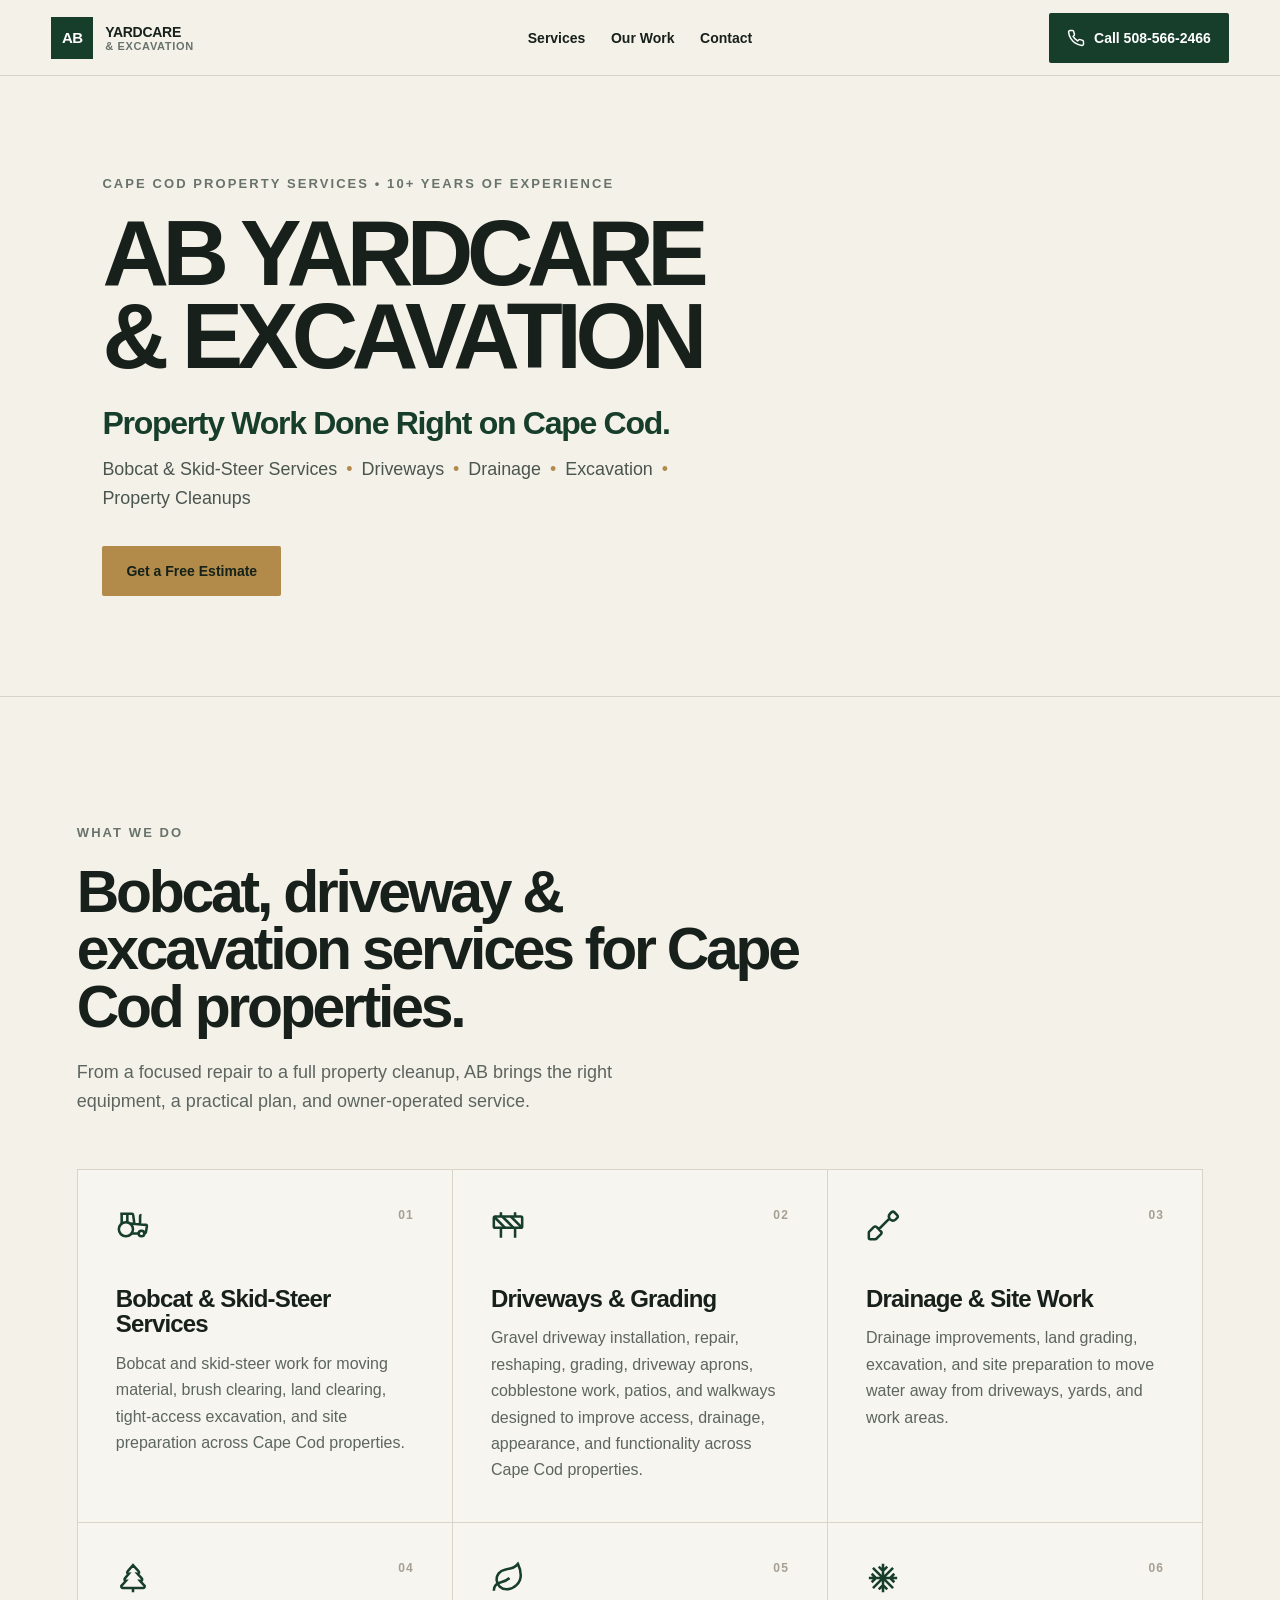
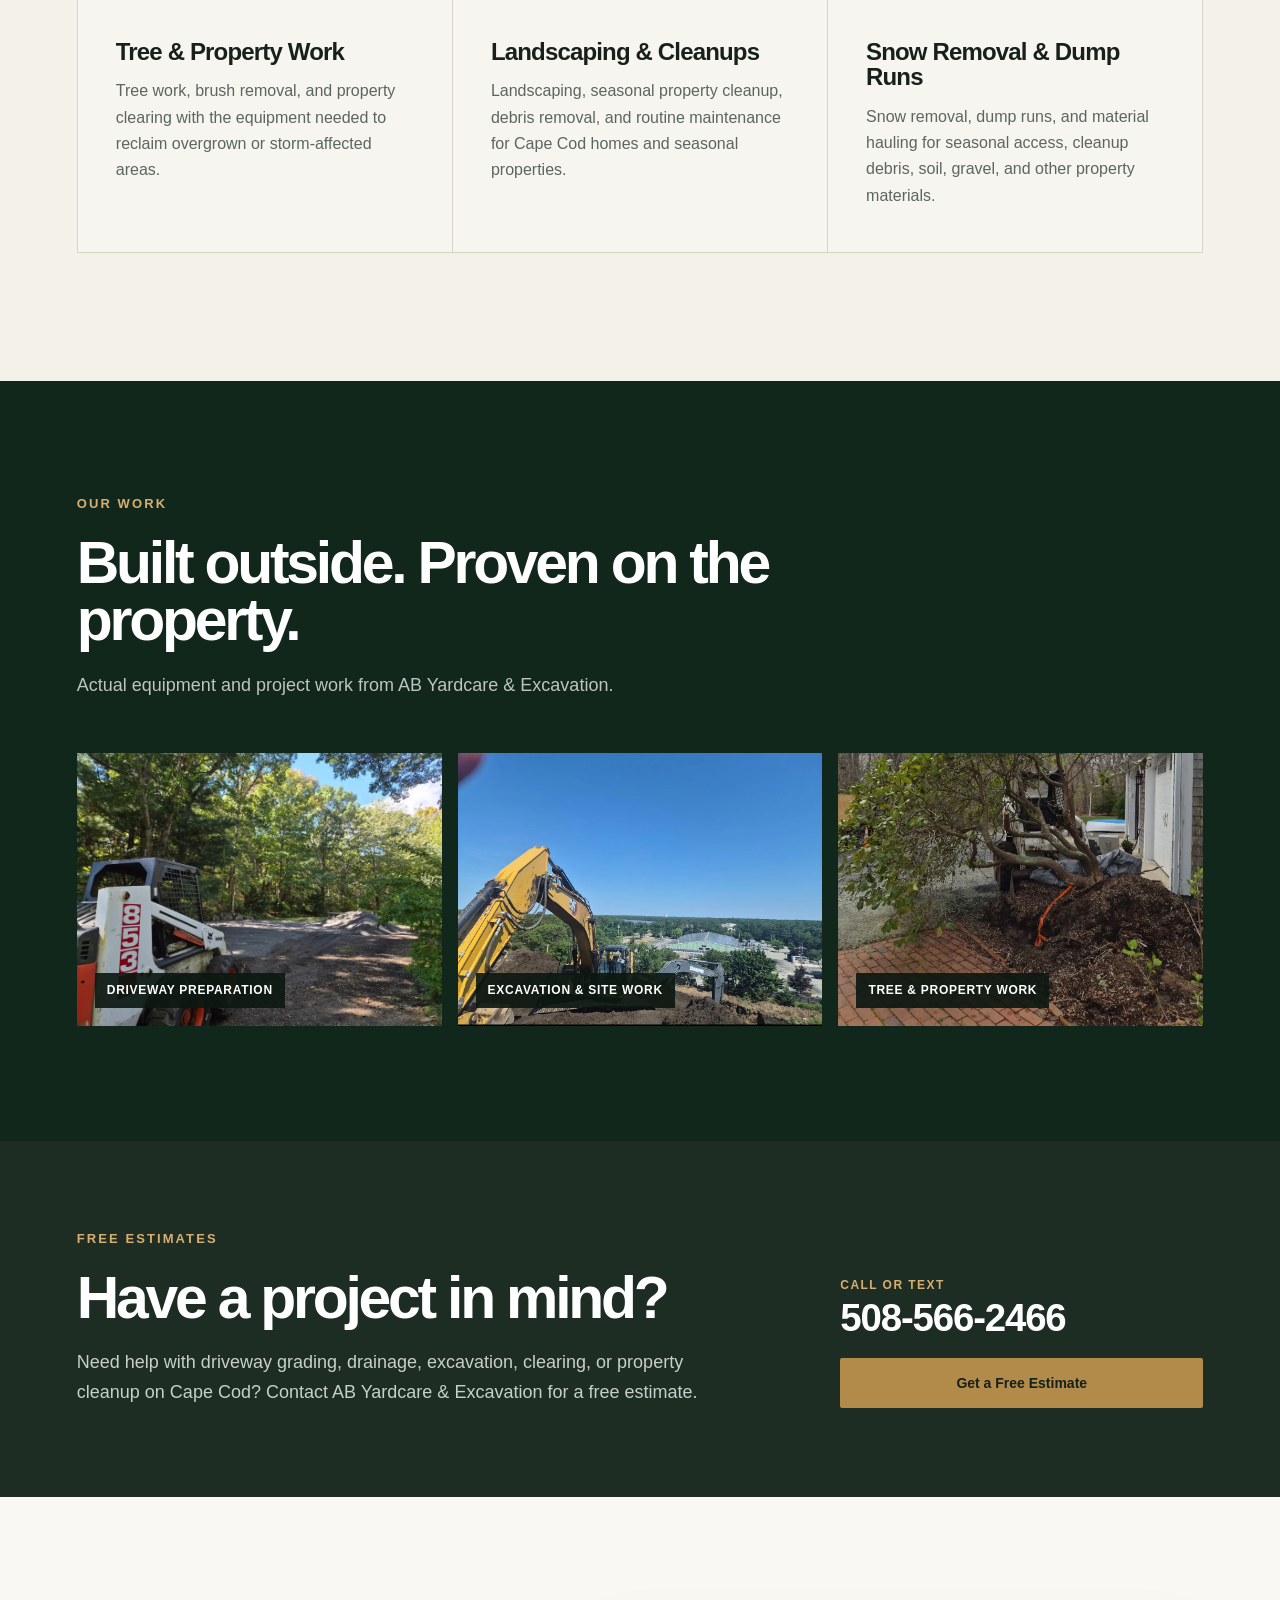
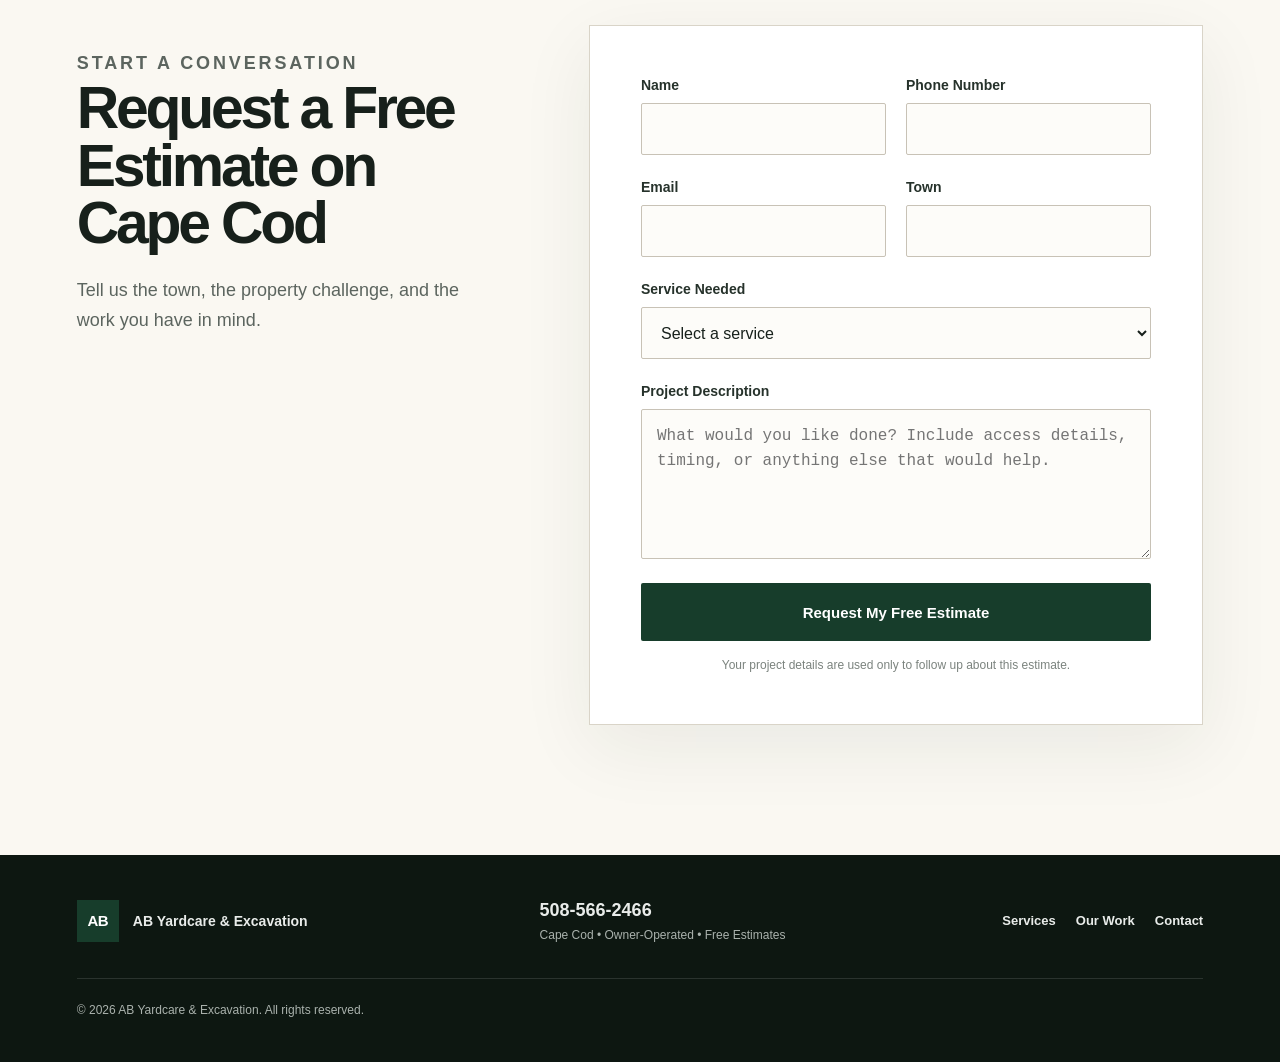
==== commit be496a16: "Add files via upload" ====
--- a/index.html
+++ b/index.html
@@ -3,24 +3,24 @@
 <head>
   <meta charset="utf-8">
   <meta name="viewport" content="width=device-width, initial-scale=1, viewport-fit=cover">
-  <meta name="build" content="2026-10-05-mobile-fix-2">
-  <title>AB Yard Care &amp; Construction | Bobcat &amp; Driveway Services Cape Cod</title>
-  <meta name="description" content="AB Yard Care & Construction provides Cape Cod Bobcat, driveway, grading, drainage and excavation services. Owner-operated, 10+ years. Free estimates.">
+  <meta name="build" content="2026-10-06-brand-update-1">
+  <title>AB Yardcare &amp; Excavation | Bobcat &amp; Driveway Services Cape Cod</title>
+  <meta name="description" content="AB Yardcare & Excavation provides Cape Cod Bobcat, driveway, grading, drainage and excavation services. Owner-operated, 10+ years. Free estimates.">
   <meta name="robots" content="index, follow">
   <link rel="canonical" href="https://qforman-dev.github.io/AB-Yardwork-Construction/">
   <link rel="icon" href="favicon.png" type="image/png">
-  <link rel="stylesheet" href="styles.css?v=20261005-mobile-fix-2">
+  <link rel="stylesheet" href="styles.css?v=20261006-brand-update-1">
   <meta property="og:type" content="website">
-  <meta property="og:title" content="AB Yard Care & Construction | Bobcat & Driveway Services Cape Cod">
+  <meta property="og:title" content="AB Yardcare & Excavation | Bobcat & Driveway Services Cape Cod">
   <meta property="og:description" content="Cape Cod Bobcat, driveway, grading, drainage and excavation services. Owner-operated, 10+ years. Free estimates.">
   <meta property="og:url" content="https://qforman-dev.github.io/AB-Yardwork-Construction/">
   <meta property="og:image" content="https://qforman-dev.github.io/AB-Yardwork-Construction/assets/cape-cod-bobcat-gravel-driveway.webp">
-  <script src="app.js?v=20261005-mobile-fix-2" defer></script>
+  <script src="app.js?v=20261006-brand-update-1" defer></script>
 </head>
 <body>
 <main>
   <header class="site-header">
-    <a class="brand" href="#top" aria-label="AB Yard Care & Construction home"><span class="brand-mark">AB</span><span>Yard Care <b>&amp; Construction</b></span></a>
+    <a class="brand" href="#top" aria-label="AB Yardcare & Excavation home"><span class="brand-mark">AB</span><span>Yardcare <b>&amp; Excavation</b></span></a>
     <nav aria-label="Primary navigation"><a href="#services">Services</a><a href="#work">Our Work</a><a href="#contact">Contact</a></nav>
     <a class="button header-call" href="tel:+15085662466"><svg class="phone-icon" viewBox="0 0 24 24" fill="none" stroke="currentColor" stroke-width="2" stroke-linecap="round" stroke-linejoin="round" aria-hidden="true"><path d="M22 16.92v3a2 2 0 0 1-2.18 2 19.79 19.79 0 0 1-8.63-3.07 19.5 19.5 0 0 1-6-6A19.79 19.79 0 0 1 2.12 4.18 2 2 0 0 1 4.11 2h3a2 2 0 0 1 2 1.72c.13.96.36 1.9.69 2.8a2 2 0 0 1-.45 2.11L8.09 9.91a16 16 0 0 0 6 6l1.27-1.27a2 2 0 0 1 2.11-.45c.91.33 1.85.56 2.81.69A2 2 0 0 1 22 16.92Z"/></svg><span>Call 508-566-2466</span></a>
   </header>
@@ -28,7 +28,7 @@
   <section class="hero" id="top">
     <div class="hero-copy">
       <p class="eyebrow">Cape Cod property services • 10+ years of experience</p>
-      <h1>AB Yard Care<br>&amp; Construction</h1>
+      <h1>AB Yardcare<br>&amp; Excavation</h1>
       <h2>Property Work Done Right on Cape Cod.</h2>
       <p class="hero-services">Bobcat &amp; Skid-Steer Services <span>•</span> Driveways <span>•</span> Drainage <span>•</span> Excavation <span>•</span> Property Cleanups</p>
       <div class="hero-actions"><a class="button button-gold" href="#contact">Get a Free Estimate</a></div>
@@ -43,7 +43,7 @@
     </div>
     <div class="service-grid">
       <article class="service-card"><div class="service-number">01</div><svg viewBox="0 0 24 24" fill="none" stroke="currentColor" stroke-width="2" aria-hidden="true"><path d="m10 11 11 .9a1 1 0 0 1 .8 1.1l-.7 4.2a1 1 0 0 1-1 .8H20M16 18h-5M18 5a1 1 0 0 0-1 1v5.6M3 4h8.1a1 1 0 0 1 1 .9l.9 6.3M4 11V4M8 10V4"/><circle cx="18" cy="18" r="2"/><circle cx="7" cy="15" r="5"/></svg><h3>Bobcat &amp; Skid-Steer Services</h3><p>Bobcat and skid-steer work for moving material, brush clearing, land clearing, tight-access excavation, and site preparation across Cape Cod properties.</p></article>
-      <article class="service-card"><div class="service-number">02</div><svg viewBox="0 0 24 24" fill="none" stroke="currentColor" stroke-width="2" aria-hidden="true"><rect x="2" y="6" width="20" height="8" rx="1"/><path d="M17 14v7M7 14v7M17 3v3M7 3v3M10 14 2 6M14 6l8 8M8 6l8 8"/></svg><h3>Driveways &amp; Grading</h3><p>Gravel driveway installation, repair, reshaping, and grading to restore access, correct low spots, and improve runoff.</p></article>
+      <article class="service-card"><div class="service-number">02</div><svg viewBox="0 0 24 24" fill="none" stroke="currentColor" stroke-width="2" aria-hidden="true"><rect x="2" y="6" width="20" height="8" rx="1"/><path d="M17 14v7M7 14v7M17 3v3M7 3v3M10 14 2 6M14 6l8 8M8 6l8 8"/></svg><h3>Driveways &amp; Grading</h3><p>Gravel driveway installation, repair, reshaping, grading, driveway aprons, cobblestone work, patios, and walkways designed to improve access, drainage, appearance, and functionality across Cape Cod properties.</p></article>
       <article class="service-card"><div class="service-number">03</div><svg viewBox="0 0 24 24" fill="none" stroke="currentColor" stroke-width="2" aria-hidden="true"><path d="m20 3 2 2a1.5 1.5 0 0 1 0 2l-1 1a3 3 0 0 1-4 0 3 3 0 0 1 0-4l1-1a1.5 1.5 0 0 1 2 0ZM3 22a1 1 0 0 1-1-1v-3.6a1 1 0 0 1 .3-.7l3.3-3.3a1.2 1.2 0 0 1 1.8 0l3.2 3.2a1.2 1.2 0 0 1 0 1.8l-3.3 3.3a1 1 0 0 1-.7.3ZM9 15l8-8"/></svg><h3>Drainage &amp; Site Work</h3><p>Drainage improvements, land grading, excavation, and site preparation to move water away from driveways, yards, and work areas.</p></article>
       <article class="service-card"><div class="service-number">04</div><svg viewBox="0 0 24 24" fill="none" stroke="currentColor" stroke-width="2" aria-hidden="true"><path d="m17 14 3 3.3a1 1 0 0 1-.7 1.7H4.7a1 1 0 0 1-.7-1.7L7 14a1 1 0 0 1-.7-1.7L9 9a1 1 0 0 1-.8-1.7L12 3l4 4.3a1 1 0 0 1-.8 1.7l3 3.3a1 1 0 0 1-.7 1.7H17ZM12 22v-3"/></svg><h3>Tree &amp; Property Work</h3><p>Tree work, brush removal, and property clearing with the equipment needed to reclaim overgrown or storm-affected areas.</p></article>
       <article class="service-card"><div class="service-number">05</div><svg viewBox="0 0 24 24" fill="none" stroke="currentColor" stroke-width="2" aria-hidden="true"><path d="M11 20A7 7 0 0 1 9.8 6.1C15.5 5 17 4.5 19 2c1 2 2 4.2 2 8 0 5.5-4.8 10-10 10ZM2 21c0-3 1.9-5.4 5.1-6C9.5 14.5 12 13 13 12"/></svg><h3>Landscaping &amp; Cleanups</h3><p>Landscaping, seasonal property cleanup, debris removal, and routine maintenance for Cape Cod homes and seasonal properties.</p></article>
@@ -52,15 +52,15 @@
   </section>
 
   <section class="work-section" id="work">
-    <div class="section-heading section-heading-light"><p class="eyebrow">Our work</p><h2>Built outside. Proven on the property.</h2><p>Actual equipment and project work from AB Yard Care &amp; Construction.</p></div>
+    <div class="section-heading section-heading-light"><p class="eyebrow">Our work</p><h2>Built outside. Proven on the property.</h2><p>Actual equipment and project work from AB Yardcare &amp; Excavation.</p></div>
     <div class="project-grid">
-      <figure class="project project-1"><img src="assets/cape-cod-bobcat-gravel-driveway.webp" width="1600" height="1200" alt="AB Yard Care Bobcat grading a gravel driveway on Cape Cod" loading="lazy"><figcaption>Driveway preparation</figcaption></figure>
+      <figure class="project project-1"><img src="assets/cape-cod-bobcat-gravel-driveway.webp" width="1600" height="1200" alt="AB Yardcare & Excavation Bobcat grading a gravel driveway on Cape Cod" loading="lazy"><figcaption>Driveway preparation</figcaption></figure>
       <figure class="project project-2"><img src="assets/cape-cod-excavation-site-work.webp" width="1179" height="890" alt="Excavators completing site work and land grading on Cape Cod" loading="lazy"><figcaption>Excavation &amp; site work</figcaption></figure>
       <figure class="project project-3"><img src="assets/cape-cod-tree-property-work.webp" width="1089" height="1450" alt="Tree and root ball removal at a Cape Cod residential property" loading="lazy"><figcaption>Tree &amp; property work</figcaption></figure>
     </div>
   </section>
 
-  <section class="cta-section"><div><p class="eyebrow">Free estimates</p><h2>Have a project in mind?</h2><p>Need help with driveway grading, drainage, excavation, clearing, or property cleanup on Cape Cod? Contact AB Yard Care &amp; Construction for a free estimate.</p></div><div class="cta-actions"><a class="cta-phone" href="tel:+15085662466"><span>Call or Text</span>508-566-2466</a><a class="button button-gold" href="#contact">Get a Free Estimate</a></div></section>
+  <section class="cta-section"><div><p class="eyebrow">Free estimates</p><h2>Have a project in mind?</h2><p>Need help with driveway grading, drainage, excavation, clearing, or property cleanup on Cape Cod? Contact AB Yardcare &amp; Excavation for a free estimate.</p></div><div class="cta-actions"><a class="cta-phone" href="tel:+15085662466"><span>Call or Text</span>508-566-2466</a><a class="button button-gold" href="#contact">Get a Free Estimate</a></div></section>
 
   <section class="contact-section" id="contact">
     <aside class="contact-aside"><p class="eyebrow">Start a conversation</p><h2>Request a Free Estimate on Cape Cod</h2><p>Tell us the town, the property challenge, and the work you have in mind.</p></aside>
@@ -76,8 +76,8 @@
     </form>
   </section>
 
-  <footer><div class="footer-brand"><span class="brand-mark">AB</span><span>AB Yard Care &amp; Construction</span></div><div><a href="tel:+15085662466">508-566-2466</a><span>Cape Cod • Owner-Operated • Free Estimates</span></div><nav aria-label="Footer navigation"><a href="#services">Services</a><a href="#work">Our Work</a><a href="#contact">Contact</a></nav><small>© 2026 AB Yard Care &amp; Construction. All rights reserved.</small></footer>
+  <footer><div class="footer-brand"><span class="brand-mark">AB</span><span>AB Yardcare &amp; Excavation</span></div><div><a href="tel:+15085662466">508-566-2466</a><span>Cape Cod • Owner-Operated • Free Estimates</span></div><nav aria-label="Footer navigation"><a href="#services">Services</a><a href="#work">Our Work</a><a href="#contact">Contact</a></nav><small>© 2026 AB Yardcare &amp; Excavation. All rights reserved.</small></footer>
 </main>
-<script type="application/ld+json">{"@context":"https://schema.org","@type":["LocalBusiness","HomeAndConstructionBusiness"],"name":"AB Yard Care & Construction","telephone":"+1-508-566-2466","url":"https://qforman-dev.github.io/AB-Yardwork-Construction/","areaServed":{"@type":"Place","name":"Cape Cod, Massachusetts"},"description":"Owner-operated Cape Cod property services company with more than 10 years of experience in Bobcat and skid-steer services, driveway grading, drainage, excavation, site work, clearing, landscaping, property cleanup, hauling, and snow removal."}</script>
+<script type="application/ld+json">{"@context":"https://schema.org","@type":["LocalBusiness","HomeAndConstructionBusiness"],"name":"AB Yardcare & Excavation","telephone":"+1-508-566-2466","url":"https://qforman-dev.github.io/AB-Yardwork-Construction/","areaServed":{"@type":"Place","name":"Cape Cod, Massachusetts"},"description":"Owner-operated Cape Cod property services company with more than 10 years of experience in Bobcat and skid-steer services, driveway grading, drainage, excavation, site work, clearing, landscaping, property cleanup, hauling, and snow removal."}</script>
 </body>
 </html>
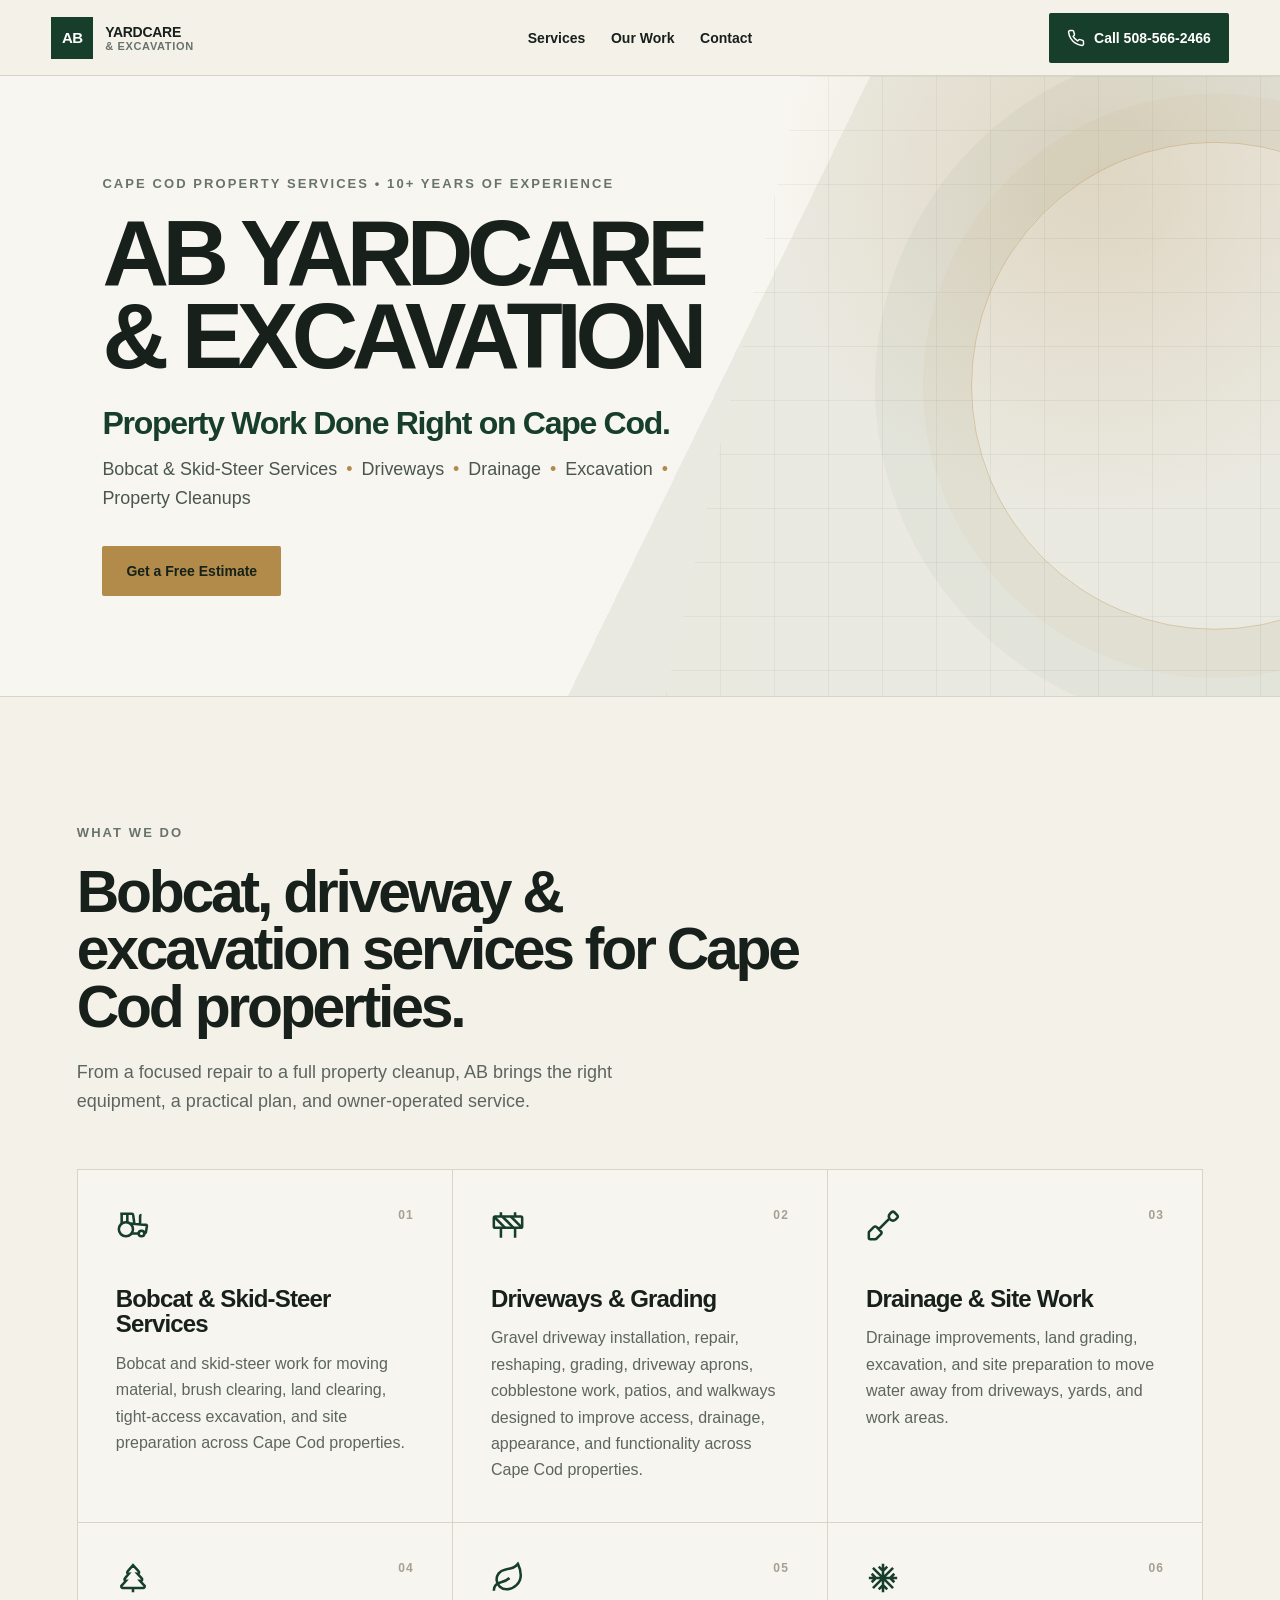
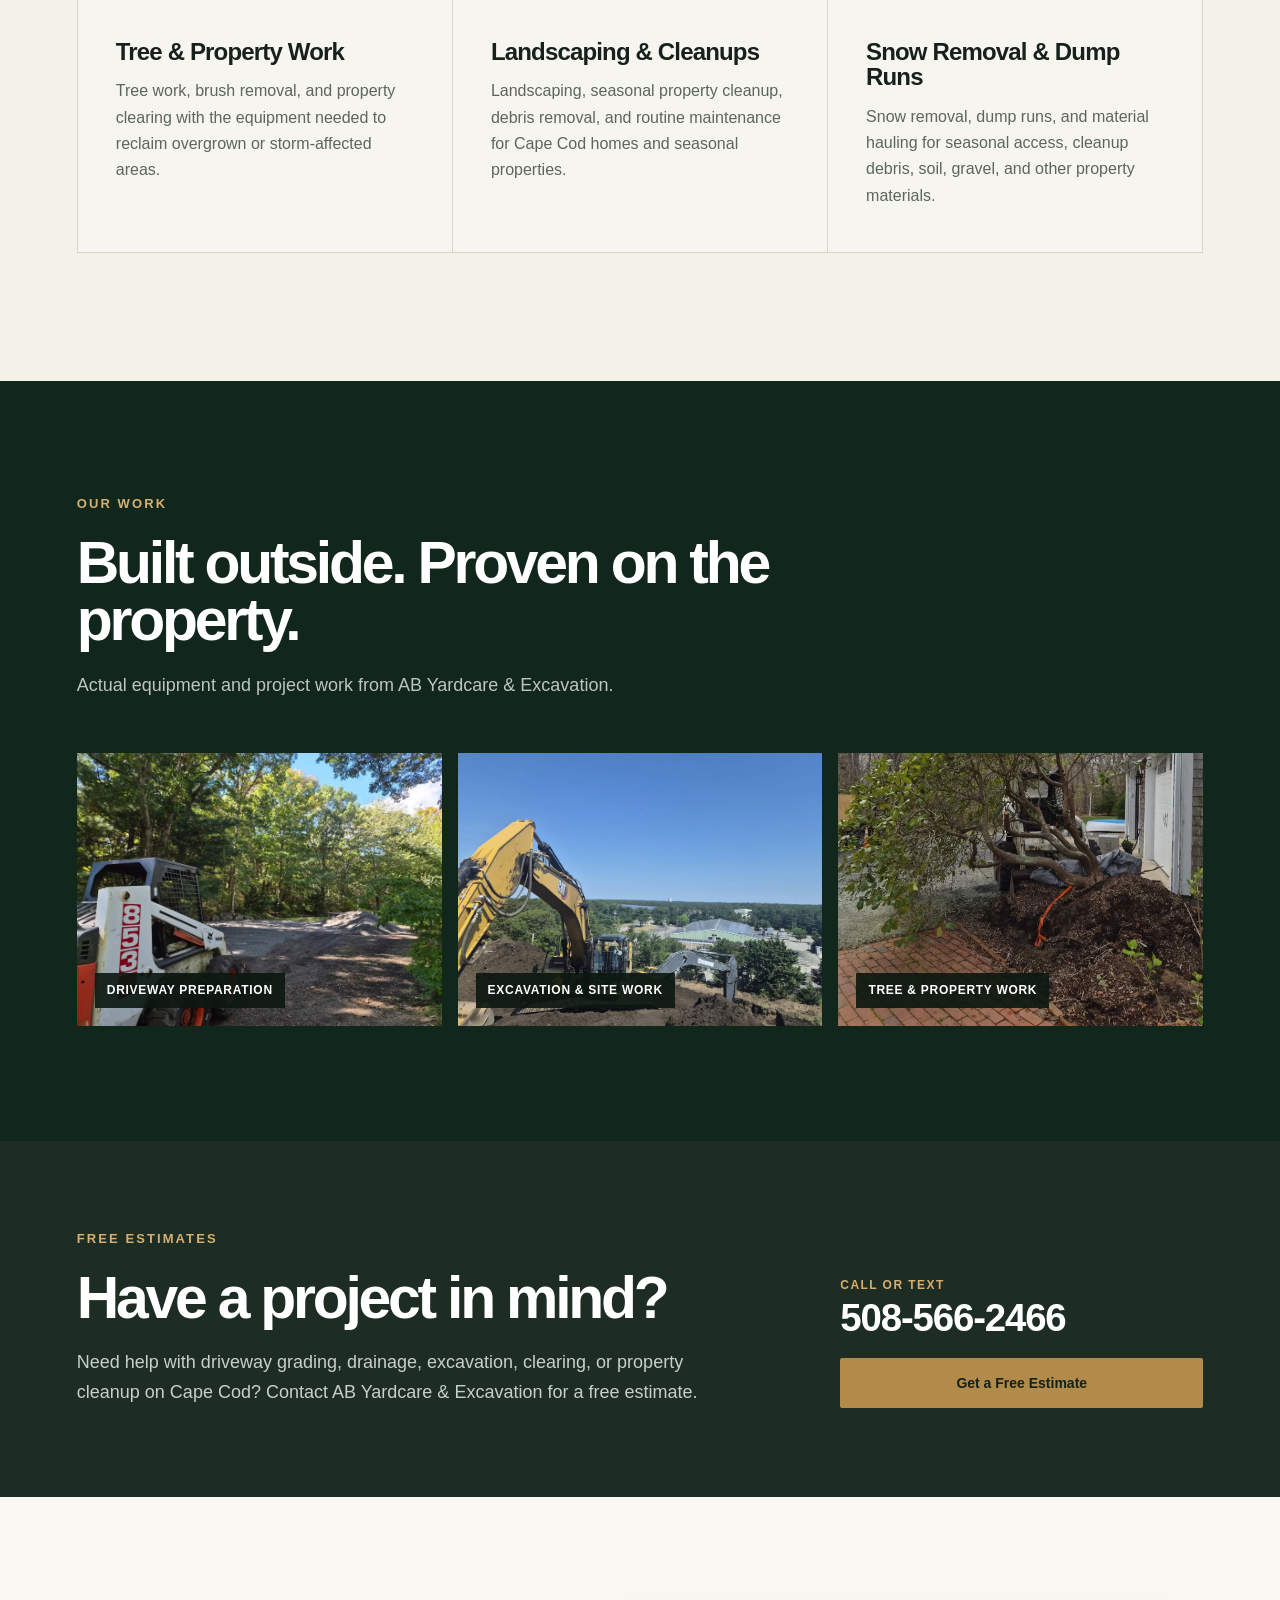
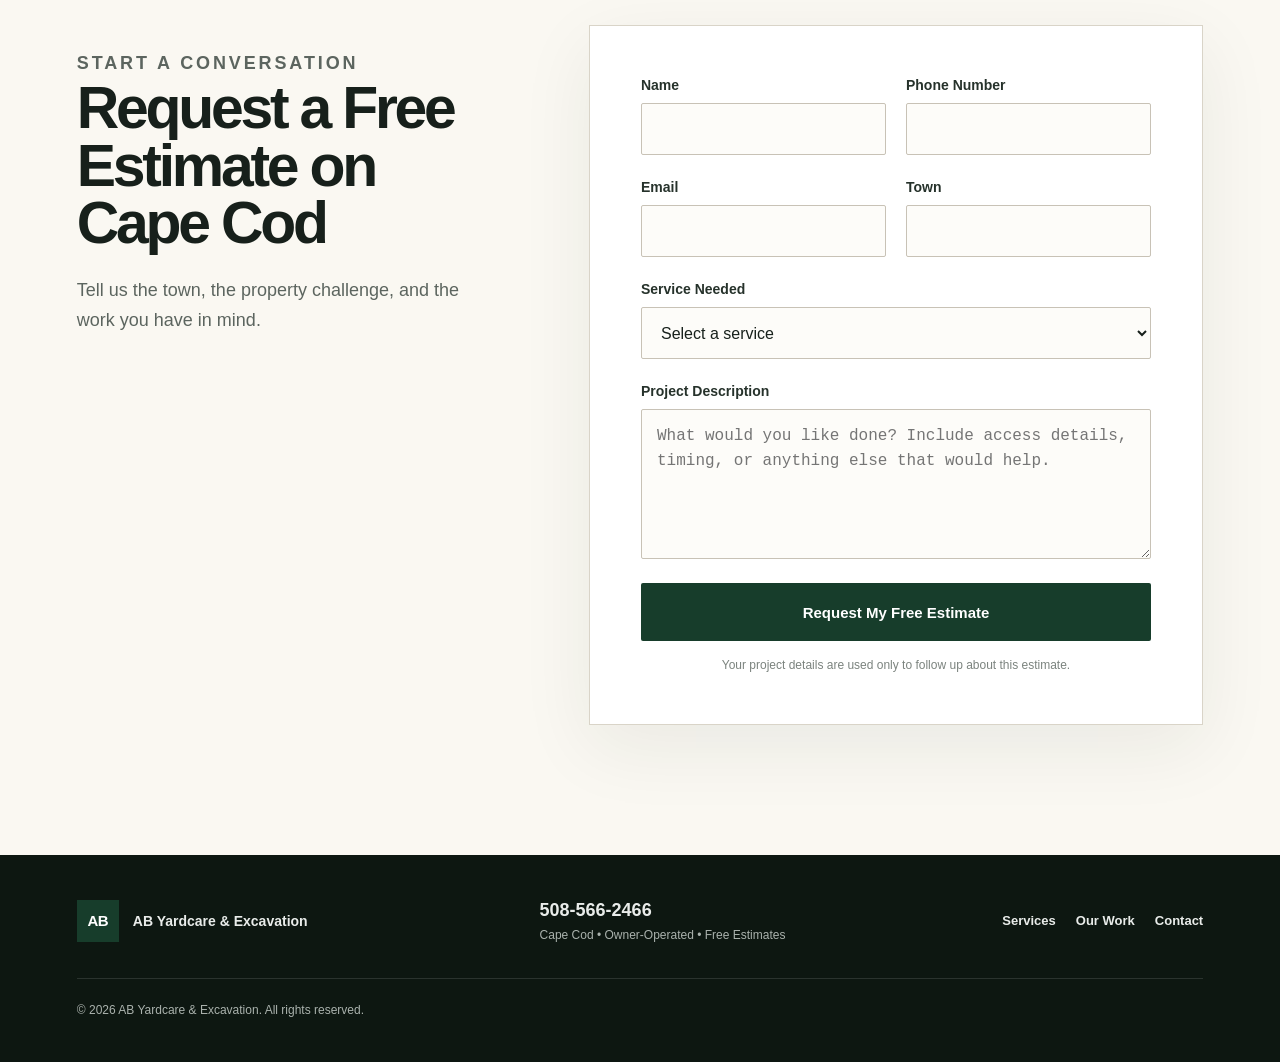
==== commit ab68ac14: "Add files via upload" ====
--- a/index.html
+++ b/index.html
@@ -3,13 +3,13 @@
 <head>
   <meta charset="utf-8">
   <meta name="viewport" content="width=device-width, initial-scale=1, viewport-fit=cover">
-  <meta name="build" content="2026-10-06-brand-update-1">
+  <meta name="build" content="2026-10-06-gallery-image-1">
   <title>AB Yardcare &amp; Excavation | Bobcat &amp; Driveway Services Cape Cod</title>
   <meta name="description" content="AB Yardcare & Excavation provides Cape Cod Bobcat, driveway, grading, drainage and excavation services. Owner-operated, 10+ years. Free estimates.">
   <meta name="robots" content="index, follow">
   <link rel="canonical" href="https://qforman-dev.github.io/AB-Yardwork-Construction/">
   <link rel="icon" href="favicon.png" type="image/png">
-  <link rel="stylesheet" href="styles.css?v=20261006-brand-update-1">
+  <link rel="stylesheet" href="styles.css?v=20261006-hero-background-1">
   <meta property="og:type" content="website">
   <meta property="og:title" content="AB Yardcare & Excavation | Bobcat & Driveway Services Cape Cod">
   <meta property="og:description" content="Cape Cod Bobcat, driveway, grading, drainage and excavation services. Owner-operated, 10+ years. Free estimates.">
@@ -55,7 +55,7 @@
     <div class="section-heading section-heading-light"><p class="eyebrow">Our work</p><h2>Built outside. Proven on the property.</h2><p>Actual equipment and project work from AB Yardcare &amp; Excavation.</p></div>
     <div class="project-grid">
       <figure class="project project-1"><img src="assets/cape-cod-bobcat-gravel-driveway.webp" width="1600" height="1200" alt="AB Yardcare & Excavation Bobcat grading a gravel driveway on Cape Cod" loading="lazy"><figcaption>Driveway preparation</figcaption></figure>
-      <figure class="project project-2"><img src="assets/cape-cod-excavation-site-work.webp" width="1179" height="890" alt="Excavators completing site work and land grading on Cape Cod" loading="lazy"><figcaption>Excavation &amp; site work</figcaption></figure>
+      <figure class="project project-2"><img src="assets/cape-cod-excavation-site-work.webp?v=20261006-gallery-image-1" width="2048" height="1325" alt="Excavators completing site work and land grading on Cape Cod" loading="lazy"><figcaption>Excavation &amp; site work</figcaption></figure>
       <figure class="project project-3"><img src="assets/cape-cod-tree-property-work.webp" width="1089" height="1450" alt="Tree and root ball removal at a Cape Cod residential property" loading="lazy"><figcaption>Tree &amp; property work</figcaption></figure>
     </div>
   </section>
--- a/styles.css
+++ b/styles.css
@@ -51,8 +51,11 @@
 .button-gold { background: var(--accent); color: #142219; }
 .button-gold:hover { background: #c39a58; }
 
-.hero { display: grid; grid-template-columns: minmax(0, 1fr); border-bottom: 1px solid var(--border); }
-.hero-copy { min-width: 0; min-height: 620px; display: flex; flex-direction: column; justify-content: center; align-items: flex-start; width: min(1280px, 100%); max-width: 100%; margin: 0 auto; padding: clamp(72px, 7vw, 104px) clamp(28px, 8vw, 128px); }
+.hero { position: relative; isolation: isolate; display: grid; grid-template-columns: minmax(0, 1fr); overflow: hidden; border-bottom: 1px solid var(--border); background: radial-gradient(circle at 86% 18%, rgba(178, 138, 74, .2), transparent 27%), linear-gradient(116deg, rgba(255, 255, 255, .34) 0 55%, rgba(23, 61, 43, .045) 55% 100%), var(--background); }
+.hero::before, .hero::after { content: ""; position: absolute; pointer-events: none; }
+.hero::before { z-index: 0; top: 0; right: 0; bottom: 0; width: min(48vw, 720px); opacity: .42; background-image: linear-gradient(rgba(23, 61, 43, .13) 1px, transparent 1px), linear-gradient(90deg, rgba(23, 61, 43, .13) 1px, transparent 1px); background-size: 54px 54px; clip-path: polygon(22% 0, 100% 0, 100% 100%, 0 100%); }
+.hero::after { z-index: 0; top: 50%; right: -14vw; width: min(38vw, 560px); aspect-ratio: 1; border: 1px solid rgba(178, 138, 74, .38); border-radius: 50%; box-shadow: 0 0 0 48px rgba(178, 138, 74, .055), 0 0 0 96px rgba(23, 61, 43, .035); transform: translateY(-50%); }
+.hero-copy { position: relative; z-index: 1; min-width: 0; min-height: 620px; display: flex; flex-direction: column; justify-content: center; align-items: flex-start; width: min(1280px, 100%); max-width: 100%; margin: 0 auto; padding: clamp(72px, 7vw, 104px) clamp(28px, 8vw, 128px); }
 .eyebrow { margin: 0 0 22px; color: #68736c; font-size: 13px; font-weight: 900; letter-spacing: .16em; line-height: 1.2; text-transform: uppercase; }
 h1 { margin: 0; max-width: 1060px; font-family: "Arial Narrow", Arial, Helvetica, sans-serif; font-size: clamp(62px, 7.2vw, 104px); font-stretch: condensed; line-height: .9; letter-spacing: -.07em; text-transform: uppercase; }
 .hero h2 { margin: 28px 0 14px; color: var(--primary); font-size: clamp(25px, 2.5vw, 40px); line-height: 1.05; letter-spacing: -.04em; }
@@ -124,6 +127,9 @@
   html { scroll-padding-top: 68px; }
   .site-header { min-height: 68px; grid-template-columns: 1fr auto; }
   .site-header nav { display: none; }
+  .hero { background: radial-gradient(circle at 108% 12%, rgba(178, 138, 74, .18), transparent 35%), linear-gradient(120deg, rgba(255, 255, 255, .28), rgba(23, 61, 43, .035)), var(--background); }
+  .hero::before { right: -8%; width: 76%; opacity: .27; background-size: 42px 42px; clip-path: polygon(42% 0, 100% 0, 100% 100%, 12% 100%); }
+  .hero::after { top: 36%; right: -180px; width: 280px; box-shadow: 0 0 0 34px rgba(178, 138, 74, .045), 0 0 0 68px rgba(23, 61, 43, .03); }
   .hero-copy { width: 100%; max-width: 100%; min-height: 0; margin: 0; padding: 64px var(--mobile-gutter) 58px; }
   .hero-copy > * { max-width: 100%; }
   h1 { width: 100%; max-width: 100%; overflow-wrap: break-word; white-space: normal; font-size: clamp(2rem, 9vw, 3.25rem); line-height: 1.05; letter-spacing: -.055em; }
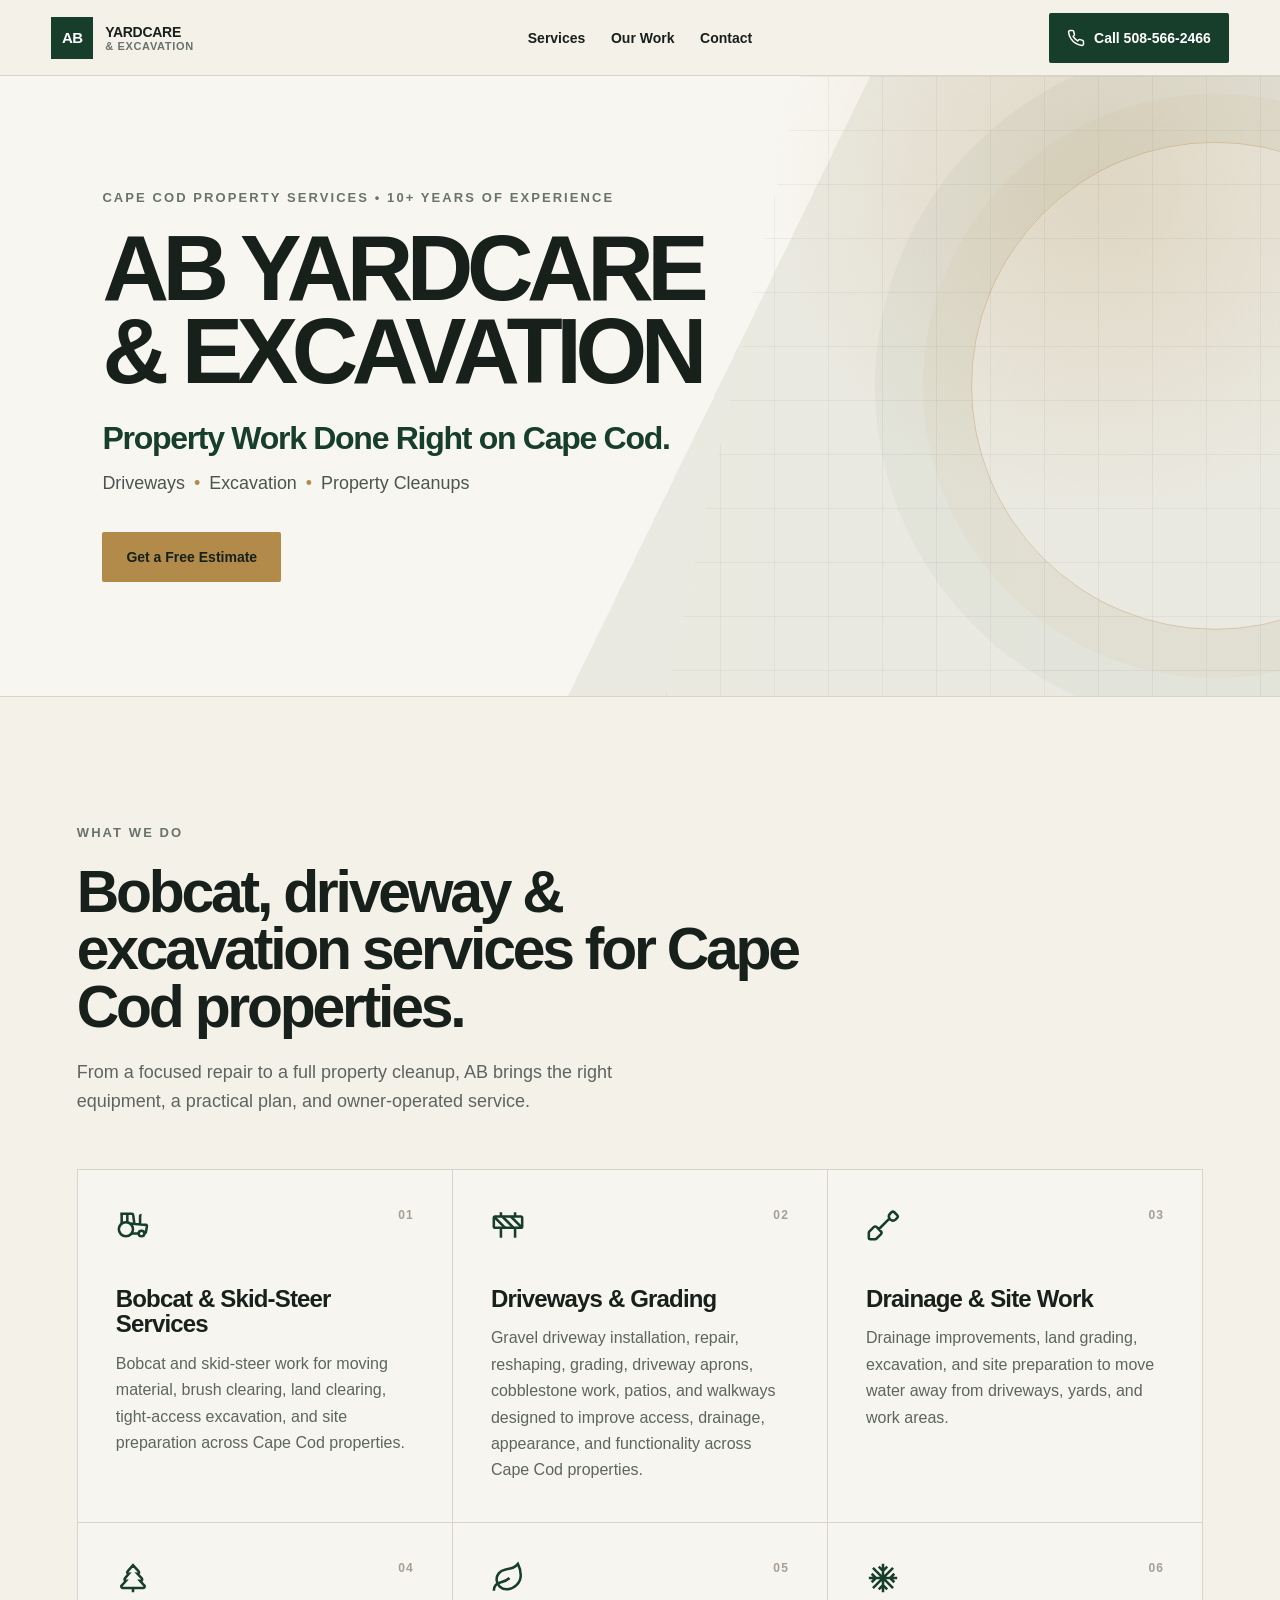
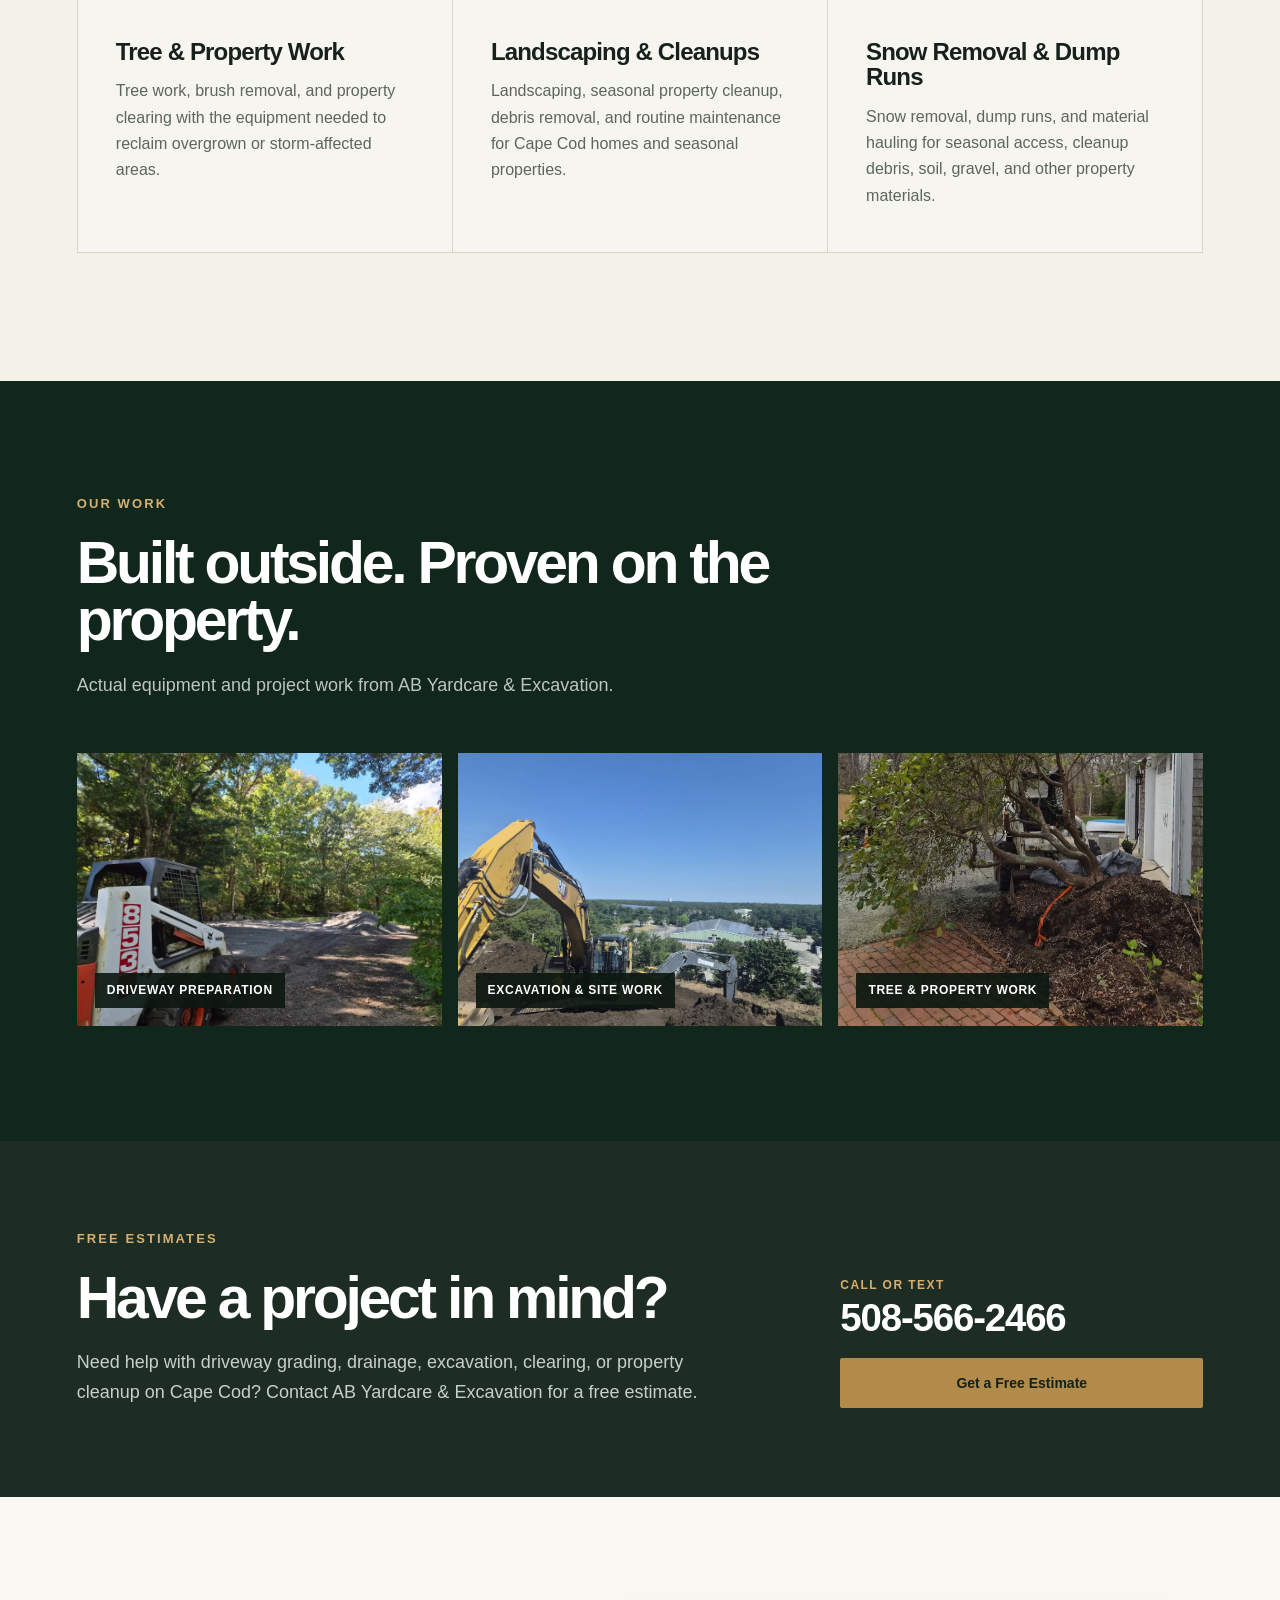
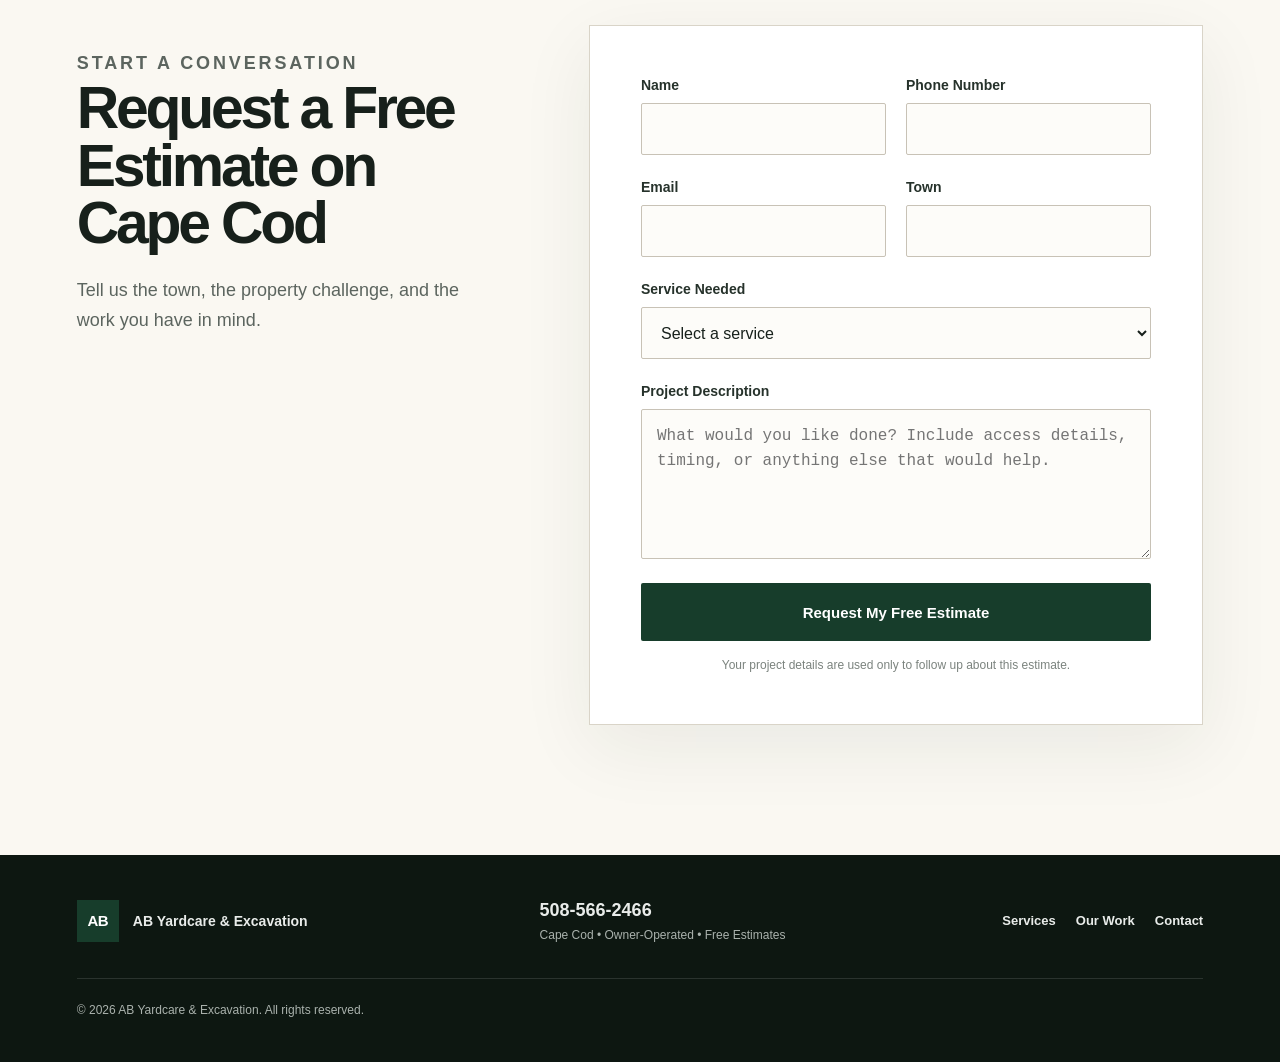
==== commit adadd096: "Add files via upload" ====
--- a/index.html
+++ b/index.html
@@ -3,7 +3,7 @@
 <head>
   <meta charset="utf-8">
   <meta name="viewport" content="width=device-width, initial-scale=1, viewport-fit=cover">
-  <meta name="build" content="2026-10-06-gallery-image-1">
+  <meta name="build" content="2026-10-06-hero-services-2">
   <title>AB Yardcare &amp; Excavation | Bobcat &amp; Driveway Services Cape Cod</title>
   <meta name="description" content="AB Yardcare & Excavation provides Cape Cod Bobcat, driveway, grading, drainage and excavation services. Owner-operated, 10+ years. Free estimates.">
   <meta name="robots" content="index, follow">
@@ -30,7 +30,7 @@
       <p class="eyebrow">Cape Cod property services • 10+ years of experience</p>
       <h1>AB Yardcare<br>&amp; Excavation</h1>
       <h2>Property Work Done Right on Cape Cod.</h2>
-      <p class="hero-services">Bobcat &amp; Skid-Steer Services <span>•</span> Driveways <span>•</span> Drainage <span>•</span> Excavation <span>•</span> Property Cleanups</p>
+      <p class="hero-services">Driveways <span>•</span> Excavation <span>•</span> Property Cleanups</p>
       <div class="hero-actions"><a class="button button-gold" href="#contact">Get a Free Estimate</a></div>
     </div>
   </section>
